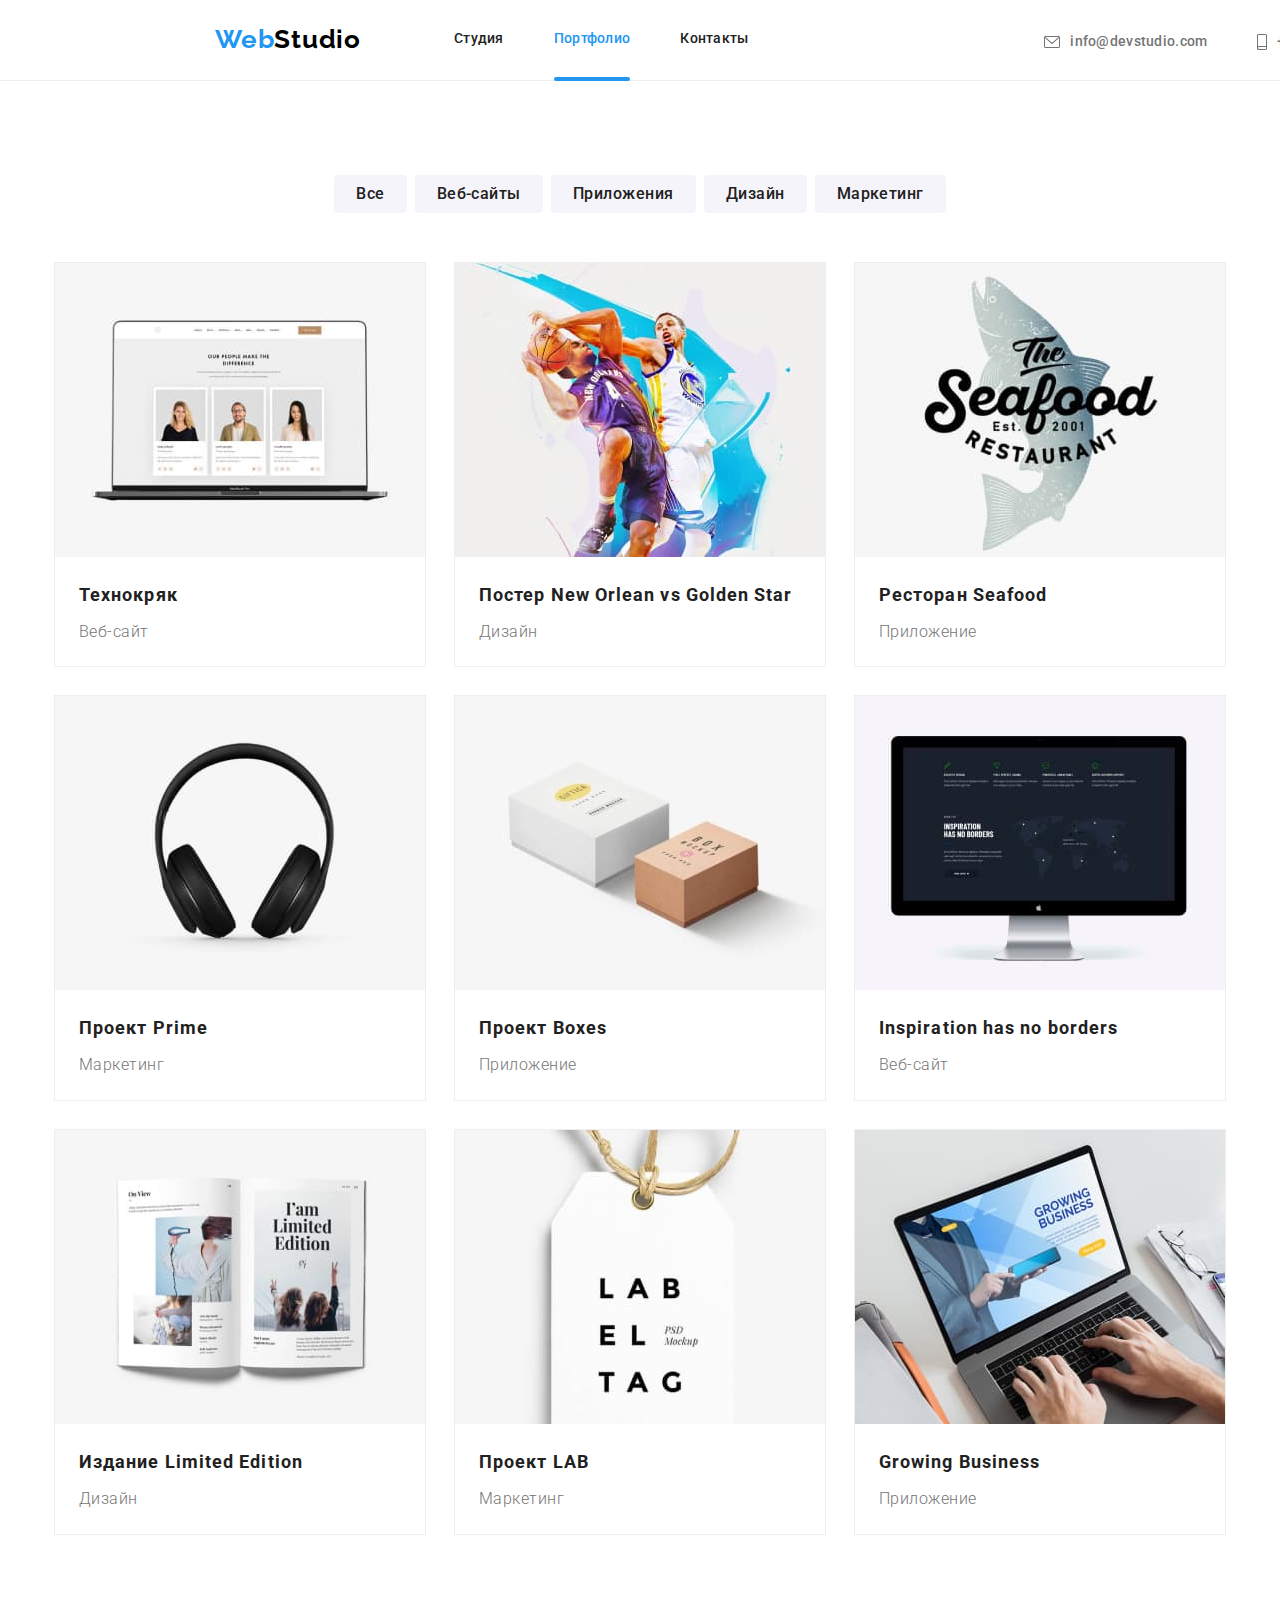
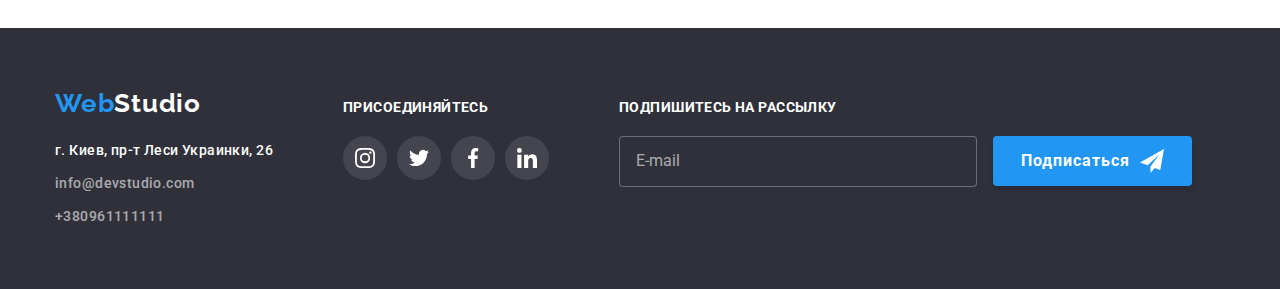
==== portfolio.html @ 666c9b29 "Init commit" ====
<!DOCTYPE html>
<html lang="ru">
<head>
    <meta charset="UTF-8">
    <meta name="viewport" content="width=device-width, initial-scale=1.0">
    <title>Portfolio</title>
    <link rel="stylesheet" href="./css/portfolio.min.css">
    <link href="https://fonts.googleapis.com/css2?family=Roboto:wght@400;500;700&family=Raleway:wght@700&display=swap" rel="stylesheet">
    
</head>

<body>

    <header class="header">    
        <div class="container flex-wrap-container">
            <nav class="nav-container">
                <a class="logo-header logo" href="" lang="en">
                    <span>Web</span>Studio
                </a>

                <ul class="site-nav">
                    <li class="item">
                        <a class="nav-link" href="./index.html">Студия</a>
                    </li>
                    <li class="item">
                        <a class="nav-link current" href="./portfolio.html">Портфолио</a>
                    </li>
                    <li class="item">
                        <a class="nav-link" href="">Контакты</a>
                    </li>
                </ul>
            </nav>

            <ul class="header-contacts">
                <li class="item"> 
                        
                    <a class="mail-link" href="mailto:info@devstudio.com">
                        <svg class="icon-envelope">
                            <use href="./images/sprite.svg#envelope"></use>
                        </svg>
          
                        info@devstudio.com
                    </a>
                </li>
                
                <li class="item">
                    <a class="telephone-link" href="tel:+380961111111">
                        <svg class="icon-smarthphone">
                            <use href="./images/sprite.svg#smartphone"></use>
                        </svg>
                        +380961111111
                    </a>
                </li>
            </ul>
        </div>

    </header>

    <main>
        <section class="projects">
            <div class="container">
                    <!-- <h1>Наши проекты</h1> -->
                <ul class="list-button-navigation">
                    <li class="item">
                        <button type="button">Все</button>
                    </li>
                    <li class="item">
                        <button type="button">Веб-сайты</button>
                    </li>
                    <li class="item">
                        <button type="button">Приложения</button>
                    </li>
                    <li class="item">
                        <button type="button">Дизайн</button>
                    </li>
                    <li class="item">
                        <button type="button">Маркетинг</button>
                    </li>
                </ul>

                <ul class="list-project-examples">
                    <li class="item">
                        <a class="example-link" href="">
                           <div class="example-content-thumb">
                                <img class="example-image" src="./images/portfolio/our_project_1.jpg" alt="Ноутбук с карточками" width="370">
                                <div class="description-project-container">
                                    <p class="example-content">
                                        Технокряк это современная площадка распространения коронавируса.
                                        Компании используют эту платформу для цифрового шпионажа и атак 
                                        на защищённые сервера конкурентов.
                                    </p>
                                </div>
                           </div>
                            <div class="content">
                                <h2 class="example-title title">Технокряк</h2>
                                <p class="example-description">Веб-сайт</p>
                            </div>

                           
                        </a>
                    </li>
                    <li class="item">
                        <a class="example-link" href="">
                            <div class="example-content-thumb">
                                <img class="example-image" src="./images/portfolio/our_project_2.jpg" alt="Два баскетболиста" width="370">
                                <div class="description-project-container">
                                    <p class="example-content">
                                        Технокряк это современная площадка распространения коронавируса.
                                        Компании используют эту платформу для цифрового шпионажа и атак 
                                        на защищённые сервера конкурентов.
                                    </p>
                                </div>
                           </div>
                            <div class="content">
                                <h2  class="example-title title">Постер New Orlean vs Golden Star</h2>
                                <p class="example-description">Дизайн</p>
                            </div>
                        </a>
                    </li>
                    <li class="item">
                        <a class="example-link" href="">
                            <div class="example-content-thumb">
                                <img class="example-image" src="./images/portfolio/our_project_3.jpg" alt="Логотип ресторана" width="370">
                                <div class="description-project-container">
                                    <p class="example-content">
                                        Технокряк это современная площадка распространения коронавируса.
                                        Компании используют эту платформу для цифрового шпионажа и атак 
                                        на защищённые сервера конкурентов.
                                    </p>
                                </div>
                           </div>
                           
                            <div class="content">
                                <h2  class="example-title title">Ресторан Seafood</h2>
                                <p class="example-description">Приложение</p>
                            </div>
                        </a>
                    </li>
                    <li class="item">
                        <a class="example-link" href="">
                            <div class="example-content-thumb">
                                <img class="example-image" src="./images/portfolio/our_project_4.jpg" alt="Черные наушники" width="370">
                                <div class="description-project-container">
                                    <p class="example-content">
                                        Технокряк это современная площадка распространения коронавируса.
                                        Компании используют эту платформу для цифрового шпионажа и атак 
                                        на защищённые сервера конкурентов.
                                    </p>
                                </div>
                           </div>
                            
                            <div class="content">
                                <h2  class="example-title title">Проект Prime</h2>
                                <p class="example-description">Маркетинг</p>
                            </div>
                        </a>
                    </li>
                    <li class="item">
                        <a class="example-link" href="">
                            <div class="example-content-thumb">
                                <img class="example-image" src="./images/portfolio/our_project_5.jpg" alt="Белая и коричневая коробки" width="370">
                                <div class="description-project-container">
                                    <p class="example-content">
                                        Технокряк это современная площадка распространения коронавируса.
                                        Компании используют эту платформу для цифрового шпионажа и атак 
                                        на защищённые сервера конкурентов.
                                    </p>
                                </div>
                           </div>
                            
                            <div class="content">
                                <h2  class="example-title title">Проект Boxes</h2>
                                <p class="example-description">Приложение</p>
                            </div>
                        </a>
                    </li>
                    <li class="item">
                        <a class="example-link" href="">
                            <div class="example-content-thumb">
                                <img class="example-image" src="./images/portfolio/our_project_6.jpg" alt="Экран монитора" width="370">
                                <div class="description-project-container">
                                    <p class="example-content">
                                        Технокряк это современная площадка распространения коронавируса.
                                        Компании используют эту платформу для цифрового шпионажа и атак 
                                        на защищённые сервера конкурентов.
                                    </p>
                                </div>
                           </div>
                           
                            <div class="content">
                                <h2  class="example-title title">Inspiration has no borders</h2>
                                <p class="example-description">Веб-сайт</p>
                            </div>
                        </a>
                    </li>
                    <li class="item">
                        <a class="example-link" href="">
                            <div class="example-content-thumb">
                                <img class="example-image" src="./images/portfolio/our_project_7.jpg" alt="Открытая книжка" width="370">
                                <div class="description-project-container">
                                    <p class="example-content">
                                        Технокряк это современная площадка распространения коронавируса.
                                        Компании используют эту платформу для цифрового шпионажа и атак 
                                        на защищённые сервера конкурентов.
                                    </p>
                                </div>
                           </div>
                            
                            <div class="content">
                                <h2  class="example-title title">Издание Limited Edition</h2>
                                <p class="example-description">Дизайн</p>
                            </div>
                        </a>
                    </li>
                    <li class="item">
                        <a class="example-link" href="">
                            <div class="example-content-thumb">
                                <img class="example-image" src="./images/portfolio/our_project_8.jpg" alt="Лэйбл" width="370">
                                <div class="description-project-container">
                                    <p class="example-content">
                                        Технокряк это современная площадка распространения коронавируса.
                                        Компании используют эту платформу для цифрового шпионажа и атак 
                                        на защищённые сервера конкурентов.
                                    </p>
                                </div>
                           </div>
                            
                           <div class="content">
                                <h2  class="example-title title">Проект LAB</h2>
                                <p class="example-description">Маркетинг</p>
                           </div>
                        </a>
                    </li>
                    <li class="item">
                        <a class="example-link" href="">
                            <div class="example-content-thumb">
                                <img class="example-image" src="./images/portfolio/our_project_9.jpg" alt="Человек печатает на ноутбуке" width="370">
                                <div class="description-project-container">
                                    <p class="example-content">
                                        Технокряк это современная площадка распространения коронавируса.
                                        Компании используют эту платформу для цифрового шпионажа и атак 
                                        на защищённые сервера конкурентов.
                                    </p>
                                </div>
                           </div>
                            
                            <div class="content">
                                <h2  class="example-title title">Growing Business</h2>
                                <p class="example-description">Приложение</p>
                            </div>
                        </a>
                    </li>
                </ul>
            </div>
        </section>
    </main>

    
    <footer class="footer">
        <div class="container flex-wrap-container">
 
             <div class="address-container">
                 <a class="logo-footer logo" href="" lang="en">
                     <span>Web</span>Studio
                 </a>
 
                 <address class="address">
                     <span class="location">
                         г. Киев, пр-т Леси Украинки, 26 
                     </span>
                    
                     <a class="email" href="mailto:info@devstudio.com">info@devstudio.com</a> 
                     <a class="phone-number" href="tel:+380961111111">+380961111111</a> 
                     
                 </address>
            </div>
 
            <div class="link-container">
                 <b class="join">ПРИСОЕДИНЯЙТЕСЬ</b>
                 <ul class="social-link-list list">
                     <li class="item">
                         <a href="" class="social-link">
                             <svg class="icon">
                                 <use href="./images/sprite.svg#instagram"></use>
                             </svg>
                         </a>
                     </li>
                     <li class="item">
                         <a href="" class="social-link">
                             <svg class="icon">
                                 <use href="./images/sprite.svg#twitter"></use>
                             </svg>
                         </a>
                     </li>
                     <li class="item">
                         <a href="" class="social-link">
                             <svg class="icon">
                                 <use href="./images/sprite.svg#facebook"></use>
                             </svg>
                         </a>
                     </li>
                     <li class="item">
                         <a href="" class="social-link">
                             <svg class="icon">
                                 <use href="./images/sprite.svg#linkedin"></use>
                             </svg>
                         </a>
                     </li>
                 </ul>
            
         </div>           

         <form action="" class="subscribe-form">
                    
            <label for="email"> <b>ПОДПИШИТЕСЬ НА РАССЫЛКУ</b></label>
            <input type="email" placeholder="E-mail" id="email" name="email-footer" class="email-input">

            <button type="submit" class="submit-button">
                Подписаться
                <svg class="icon">
                    <use href="./images/sprite.svg#send"></use>
                </svg>
            </button>
        </form>
             
        </div>
     </footer>
     
    
</body>
</html>
---- css/portfolio.min.css ----
/*! modern-normalize v0.7.0 | MIT License | https://github.com/sindresorhus/modern-normalize */*,*::before,*::after{-webkit-box-sizing:border-box;box-sizing:border-box}:root{-moz-tab-size:4;-o-tab-size:4;tab-size:4}html{line-height:1.15;-webkit-text-size-adjust:100%}body{margin:0}body{font-family:system-ui,-apple-system,"Segoe UI",Roboto,Helvetica,Arial,sans-serif,"Apple Color Emoji","Segoe UI Emoji"}hr{height:0}abbr[title]{-webkit-text-decoration:underline dotted;text-decoration:underline dotted}b,strong{font-weight:bolder}code,kbd,samp,pre{font-family:ui-monospace, SFMono-Regular, Consolas, 'Liberation Mono', Menlo, monospace;font-size:1em}small{font-size:80%}sub,sup{font-size:75%;line-height:0;position:relative;vertical-align:baseline}sub{bottom:-0.25em}sup{top:-0.5em}button,input,optgroup,select,textarea{font-family:inherit;font-size:100%;line-height:1.15;margin:0}button,select{text-transform:none}button,[type='button'],[type='reset'],[type='submit']{-webkit-appearance:button}button::-moz-focus-inner,[type='button']::-moz-focus-inner,[type='reset']::-moz-focus-inner,[type='submit']::-moz-focus-inner{border-style:none;padding:0}button:-moz-focusring,[type='button']:-moz-focusring,[type='reset']:-moz-focusring,[type='submit']:-moz-focusring{outline:1px dotted ButtonText}legend{padding:0}progress{vertical-align:baseline}[type='number']::-webkit-inner-spin-button,[type='number']::-webkit-outer-spin-button{height:auto}[type='search']{-webkit-appearance:textfield;outline-offset:-2px}[type='search']::-webkit-search-decoration{-webkit-appearance:none}::-webkit-file-upload-button{-webkit-appearance:button;font:inherit}summary{display:list-item}body{color:#757575;font-family:Roboto, sans-serif;font-style:normal}img{display:block}.container{text-align:center;width:1200px;margin:0 auto;padding:0 15px}.flex-wrap-container{display:-webkit-box;display:-ms-flexbox;display:flex;-webkit-box-align:normal;-ms-flex-align:normal;align-items:normal;-webkit-box-pack:normal;-ms-flex-pack:normal;justify-content:normal;-ms-flex-wrap:nowrap;flex-wrap:nowrap;-webkit-box-orient:horizontal;-webkit-box-direction:normal;-ms-flex-direction:row;flex-direction:row}.logo,.nav-link,.mail-link,.telephone-link,.example-link,.email,.phone-number,.social-link{display:block;text-decoration:none}.site-nav,.header-contacts,.list-button-navigation,.list-project-examples,.social-link-list{list-style:none;margin-top:0;margin-bottom:0;padding-left:0}.example-title{color:#212121;margin-top:0;margin-bottom:0}.header{background-color:#fff;width:1600px;margin:0 auto;padding-top:24px;padding-bottom:25px;border-bottom:1px solid #ECECEC}.nav-container{display:-webkit-box;display:-ms-flexbox;display:flex;-webkit-box-align:center;-ms-flex-align:center;align-items:center;-webkit-box-pack:normal;-ms-flex-pack:normal;justify-content:normal;-ms-flex-wrap:nowrap;flex-wrap:nowrap;-webkit-box-orient:horizontal;-webkit-box-direction:normal;-ms-flex-direction:row;flex-direction:row}.nav-container .logo-header{margin-right:93px}.logo{font-size:26px;font-weight:700;line-height:1.19;letter-spacing:.03em;font-family:Raleway, sans-serif}.logo-header{color:#000}.logo span{color:#2196f3}.site-nav{display:-webkit-box;display:-ms-flexbox;display:flex;-webkit-box-align:center;-ms-flex-align:center;align-items:center;-webkit-box-pack:normal;-ms-flex-pack:normal;justify-content:normal;-ms-flex-wrap:nowrap;flex-wrap:nowrap;-webkit-box-orient:horizontal;-webkit-box-direction:normal;-ms-flex-direction:row;flex-direction:row}.site-nav>.item:not(:last-child){margin-right:50px}.nav-link{font-size:14px;font-weight:500;line-height:1.14;letter-spacing:.02em;color:#212121;padding:7px 0;-webkit-transition:color 250ms cubic-bezier(0.4, 0, 0.2, 1);transition:color 250ms cubic-bezier(0.4, 0, 0.2, 1)}.nav-link:hover,.nav-link:focus{color:#2196f3;background-color:inherit}.nav-link.current{position:relative;color:#2196f3}.nav-link.current::after{content:'';position:absolute;top:176%;left:0;width:100%;height:4px;background-color:#2196f3;border-radius:2px}.header-contacts{display:-webkit-box;display:-ms-flexbox;display:flex;-webkit-box-align:center;-ms-flex-align:center;align-items:center;-webkit-box-pack:normal;-ms-flex-pack:normal;justify-content:normal;-ms-flex-wrap:nowrap;flex-wrap:nowrap;-webkit-box-orient:horizontal;-webkit-box-direction:normal;-ms-flex-direction:row;flex-direction:row;margin-left:auto}.header-contacts>.item:not(:last-child){margin-right:50px}.mail-link,.telephone-link{display:-webkit-box;display:-ms-flexbox;display:flex;-webkit-box-align:center;-ms-flex-align:center;align-items:center;-webkit-box-pack:normal;-ms-flex-pack:normal;justify-content:normal;-ms-flex-wrap:nowrap;flex-wrap:nowrap;-webkit-box-orient:horizontal;-webkit-box-direction:normal;-ms-flex-direction:row;flex-direction:row;font-size:14px;font-weight:500;line-height:1.14;letter-spacing:.02em;color:#757575;-webkit-transition:color 250ms cubic-bezier(0.4, 0, 0.2, 1);transition:color 250ms cubic-bezier(0.4, 0, 0.2, 1)}.mail-link:hover,.mail-link:focus,.telephone-link:hover,.telephone-link:focus{color:#2196f3;background-color:inherit}.mail-link .icon-envelope{fill:currentColor;margin-right:10px;width:16px;height:12px}.telephone-link .icon-smarthphone{fill:currentColor;margin-right:10px;width:10px;height:16px}.projects{background-color:var(--primary-bg-color);padding:94px 0}.list-button-navigation{display:-webkit-box;display:-ms-flexbox;display:flex;-webkit-box-align:normal;-ms-flex-align:normal;align-items:normal;-webkit-box-pack:center;-ms-flex-pack:center;justify-content:center;-ms-flex-wrap:nowrap;flex-wrap:nowrap;-webkit-box-orient:horizontal;-webkit-box-direction:normal;-ms-flex-direction:row;flex-direction:row;margin-bottom:50px}.list-button-navigation>.item:not(:last-child){margin-right:8px}.list-button-navigation button{font-size:16px;font-weight:500;line-height:1.6;letter-spacing:.03em;color:#212121;background-color:#F5F4FA;text-align:center;border:none;border-radius:4px;padding:6px 22px;-webkit-transition:all 250ms cubic-bezier(0.4, 0, 0.2, 1);transition:all 250ms cubic-bezier(0.4, 0, 0.2, 1)}.list-button-navigation button:hover,.list-button-navigation button:focus{color:#fff;background-color:#2196f3}.list-button-navigation button:hover,.list-button-navigation button:focus{-webkit-box-shadow:0 3px 1px rgba(0,0,0,0.1),0 1px 2px rgba(0,0,0,0.08),0 2px 2px rgba(0,0,0,0.12);box-shadow:0 3px 1px rgba(0,0,0,0.1),0 1px 2px rgba(0,0,0,0.08),0 2px 2px rgba(0,0,0,0.12)}.list-project-examples{display:-webkit-box;display:-ms-flexbox;display:flex;-webkit-box-align:normal;-ms-flex-align:normal;align-items:normal;-webkit-box-pack:normal;-ms-flex-pack:normal;justify-content:normal;-ms-flex-wrap:wrap;flex-wrap:wrap;-webkit-box-orient:horizontal;-webkit-box-direction:normal;-ms-flex-direction:row;flex-direction:row}.list-project-examples>.item{outline:1px solid #eee}.list-project-examples>.item:not(:nth-child(3n)){margin-right:30px}.list-project-examples>.item:not(:nth-last-child(-n+3)){margin-bottom:30px}.list-project-examples .content{padding:20px 24px;text-align:left}.example-link{display:inline-block;-webkit-transition:-webkit-box-shadow 250ms cubic-bezier(0.4, 0, 0.2, 1);transition:-webkit-box-shadow 250ms cubic-bezier(0.4, 0, 0.2, 1);transition:box-shadow 250ms cubic-bezier(0.4, 0, 0.2, 1);transition:box-shadow 250ms cubic-bezier(0.4, 0, 0.2, 1), -webkit-box-shadow 250ms cubic-bezier(0.4, 0, 0.2, 1)}.example-link:hover,.example-link:focus{-webkit-box-shadow:0 1px 1px rgba(0,0,0,0.12),0 4px 4px rgba(0,0,0,0.06),1px 4px 6px rgba(0,0,0,0.16);box-shadow:0 1px 1px rgba(0,0,0,0.12),0 4px 4px rgba(0,0,0,0.06),1px 4px 6px rgba(0,0,0,0.16)}.example-content-thumb{position:relative;overflow:hidden}.example-title{font-size:18px;font-weight:700;line-height:2;letter-spacing:.06em;margin-bottom:4px}.example-description{font-size:16px;font-weight:300;line-height:1.87;letter-spacing:.03em;color:#757575;margin:0}.description-project-container{display:-webkit-box;display:-ms-flexbox;display:flex;-webkit-box-align:center;-ms-flex-align:center;align-items:center;-webkit-box-pack:center;-ms-flex-pack:center;justify-content:center;-ms-flex-wrap:nowrap;flex-wrap:nowrap;-webkit-box-orient:horizontal;-webkit-box-direction:normal;-ms-flex-direction:row;flex-direction:row;position:absolute;top:0;left:0;width:100%;height:100%;background-color:rgba(33,150,243,0.9);-webkit-transform:translateY(100%);transform:translateY(100%);-webkit-transition:-webkit-transform 250ms cubic-bezier(0.4, 0, 0.2, 1);transition:-webkit-transform 250ms cubic-bezier(0.4, 0, 0.2, 1);transition:transform 250ms cubic-bezier(0.4, 0, 0.2, 1);transition:transform 250ms cubic-bezier(0.4, 0, 0.2, 1), -webkit-transform 250ms cubic-bezier(0.4, 0, 0.2, 1)}.example-content-thumb:hover .description-project-container{-webkit-transform:translateY(0%);transform:translateY(0%)}.example-content{font-size:18px;font-weight:300;line-height:1.55;letter-spacing:.03em;color:#fff;margin:0;padding:0 23px;text-align:left}.footer{background-color:#2f303a;padding:60px 0}.container{text-align:left}.flex-wrap-container{display:-webkit-box;display:-ms-flexbox;display:flex;-webkit-box-align:baseline;-ms-flex-align:baseline;align-items:baseline;-webkit-box-pack:normal;-ms-flex-pack:normal;justify-content:normal;-ms-flex-wrap:nowrap;flex-wrap:nowrap;-webkit-box-orient:horizontal;-webkit-box-direction:normal;-ms-flex-direction:row;flex-direction:row}.flex-wrap-container>*:not(:last-child){margin-right:70px}.logo-footer{color:#fff;display:inline-block;margin-bottom:20px}.address{color:#fff;font-size:14px;font-weight:500;line-height:1.71;letter-spacing:.03em;font-style:normal}.location{display:inline-block;margin-bottom:9px}.email{color:rgba(255,255,255,0.6);margin-bottom:9px;-webkit-transition:color 250ms cubic-bezier(0.4, 0, 0.2, 1);transition:color 250ms cubic-bezier(0.4, 0, 0.2, 1)}.email:hover,.email:focus{color:#2196f3;background-color:inherit}.phone-number{color:rgba(255,255,255,0.6);-webkit-transition:color 250ms cubic-bezier(0.4, 0, 0.2, 1);transition:color 250ms cubic-bezier(0.4, 0, 0.2, 1)}.phone-number:hover,.phone-number:focus{color:#2196f3;background-color:inherit}.join{display:inline-block;color:#fff;font-size:14px;font-weight:700;line-height:1.14;letter-spacing:.03em;margin-bottom:20px}.social-link-list{display:-webkit-box;display:-ms-flexbox;display:flex;-webkit-box-align:normal;-ms-flex-align:normal;align-items:normal;-webkit-box-pack:justify;-ms-flex-pack:justify;justify-content:space-between;-ms-flex-wrap:nowrap;flex-wrap:nowrap;-webkit-box-orient:horizontal;-webkit-box-direction:normal;-ms-flex-direction:row;flex-direction:row}.social-link-list>.item:not(:last-child){margin-right:10px}.social-link{display:inline-block;width:44px;height:44px;padding:12px;color:#fff;background-color:rgba(255,255,255,0.1);border-radius:50%;-webkit-transition:background-color 250ms cubic-bezier(0.4, 0, 0.2, 1);transition:background-color 250ms cubic-bezier(0.4, 0, 0.2, 1)}.social-link:hover,.social-link:focus{color:#fff;background-color:#2196f3}.social-link .icon{fill:currentColor;width:20px;height:20px}.subscribe-form label{display:block;color:#fff;font-size:14px;font-weight:500;line-height:1.14;letter-spacing:.03em;margin-bottom:20px}.email-input{margin-right:12px;width:358px;padding:15px 0px 15px 16px;background-color:#2f303a;color:#fff;border:1px solid rgba(255,255,255,0.3);border-radius:4px}.email-input::-webkit-input-placeholder{color:rgba(255,255,255,0.6)}.email-input:-ms-input-placeholder{color:rgba(255,255,255,0.6)}.email-input::-ms-input-placeholder{color:rgba(255,255,255,0.6)}.email-input::placeholder{color:rgba(255,255,255,0.6)}.submit-button{display:-webkit-inline-box;display:-ms-inline-flexbox;display:inline-flex;-webkit-box-align:center;-ms-flex-align:center;align-items:center;-webkit-box-pack:normal;-ms-flex-pack:normal;justify-content:normal;-ms-flex-wrap:nowrap;flex-wrap:nowrap;-webkit-box-orient:horizontal;-webkit-box-direction:normal;-ms-flex-direction:row;flex-direction:row;font-size:16px;font-weight:700;line-height:1.87;letter-spacing:.06em;color:#fff;background-color:#2196f3;padding:10px 28px;-webkit-box-shadow:0px 4px 4px rgba(0,0,0,0.15);box-shadow:0px 4px 4px rgba(0,0,0,0.15);border:none;border-radius:4px}.submit-button .icon{fill:currentColor;width:24px;height:24px;margin-left:10px}
/*# sourceMappingURL=portfolio.min.css.map */
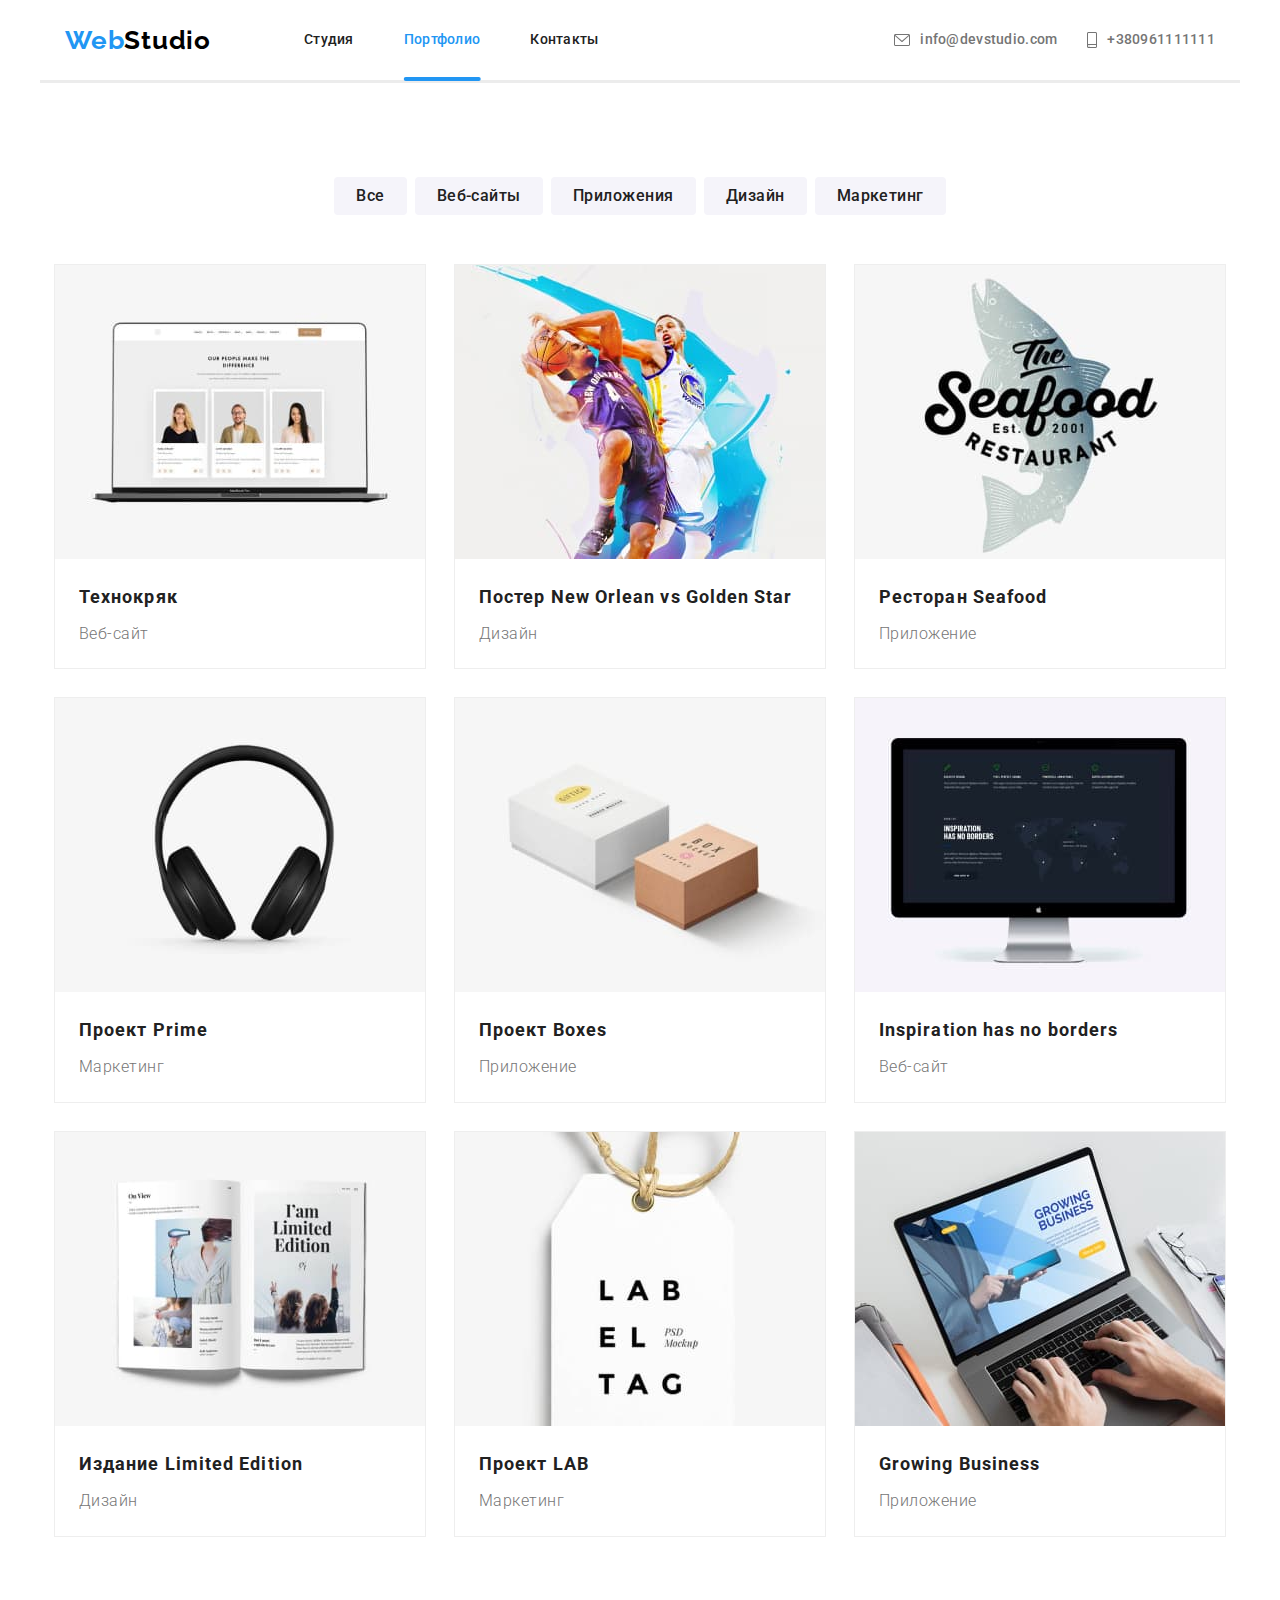
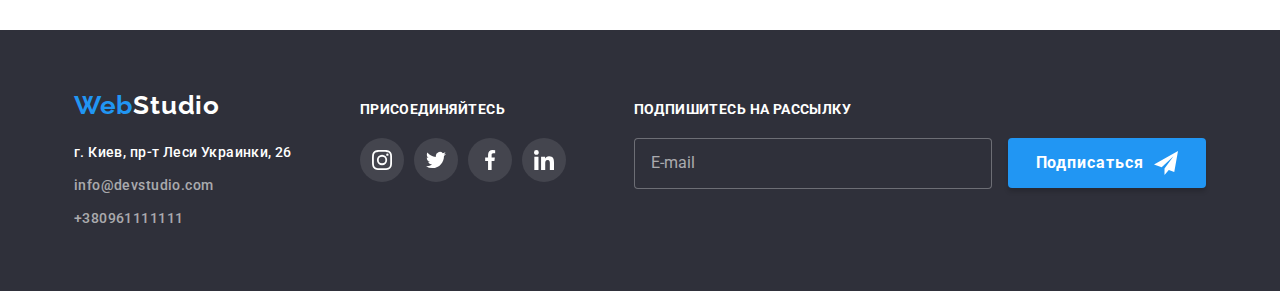
==== commit 2a011c1d: "Do adaptive" ====
--- a/portfolio.html
+++ b/portfolio.html
@@ -13,46 +13,55 @@
 
     <header class="header">    
         <div class="container flex-wrap-container">
-            <nav class="nav-container">
-                <a class="logo-header logo" href="" lang="en">
-                    <span>Web</span>Studio
-                </a>
-
-                <ul class="site-nav">
-                    <li class="item">
-                        <a class="nav-link" href="./index.html">Студия</a>
-                    </li>
-                    <li class="item">
-                        <a class="nav-link current" href="./portfolio.html">Портфолио</a>
-                    </li>
-                    <li class="item">
-                        <a class="nav-link" href="">Контакты</a>
+
+            <a class="logo-header logo" href="" lang="en">
+                <span>Web</span>Studio
+            </a>
+            <div class="menu-container">
+                <nav class="nav-container">
+                    <ul class="site-nav">
+                        <li class="item">
+                            <a class="nav-link" href="./index.html">Студия</a>
+                        </li>
+                        <li class="item">
+                            <a class="nav-link current" href="./portfolio.html">Портфолио</a>
+                        </li>
+                        <li class="item">
+                            <a class="nav-link" href="">Контакты</a>
+                        </li>
+                    </ul>
+                </nav>
+    
+                <ul class="header-contacts">
+                    <li class="item"> 
+                            
+                        <a class="mail-link" href="mailto:info@devstudio.com">
+                            <svg class="icon-envelope">
+                                <use href="./images/sprite.svg#envelope"></use>
+                            </svg>
+              
+                            info@devstudio.com
+                        </a>
+                    </li>
+                    
+                    <li class="item">
+                        <a class="telephone-link" href="tel:+380961111111">
+                            <svg class="icon-smarthphone">
+                                <use href="./images/sprite.svg#smartphone"></use>
+                            </svg>
+                            +380961111111
+                        </a>
                     </li>
                 </ul>
-            </nav>
-
-            <ul class="header-contacts">
-                <li class="item"> 
-                        
-                    <a class="mail-link" href="mailto:info@devstudio.com">
-                        <svg class="icon-envelope">
-                            <use href="./images/sprite.svg#envelope"></use>
-                        </svg>
-          
-                        info@devstudio.com
-                    </a>
-                </li>
-                
-                <li class="item">
-                    <a class="telephone-link" href="tel:+380961111111">
-                        <svg class="icon-smarthphone">
-                            <use href="./images/sprite.svg#smartphone"></use>
-                        </svg>
-                        +380961111111
-                    </a>
-                </li>
-            </ul>
-        </div>
+            </div>
+
+            <button data-menu-button class="menu-button">
+                <svg width="40" height="40">
+                    <use class="icon-menu" href='./images/sprite.svg#mobile-menu'></use>
+                    <use class="icon-close is-hidden" href='./images/sprite.svg#mobile-close'></use>
+                </svg>
+            </button>
+        </div>    
 
     </header>
 
@@ -310,7 +319,7 @@
             
          </div>           
 
-         <form action="" class="subscribe-form">
+         <form class="subscribe-form">
                     
             <label for="email"> <b>ПОДПИШИТЕСЬ НА РАССЫЛКУ</b></label>
             <input type="email" placeholder="E-mail" id="email" name="email-footer" class="email-input">
@@ -325,7 +334,8 @@
              
         </div>
      </footer>
-     
+
+     <script src="./js/mobile-menu.js"></script>
     
 </body>
 </html>--- a/css/portfolio.min.css
+++ b/css/portfolio.min.css
@@ -1,2 +1,2 @@
-/*! modern-normalize v0.7.0 | MIT License | https://github.com/sindresorhus/modern-normalize */*,*::before,*::after{-webkit-box-sizing:border-box;box-sizing:border-box}:root{-moz-tab-size:4;-o-tab-size:4;tab-size:4}html{line-height:1.15;-webkit-text-size-adjust:100%}body{margin:0}body{font-family:system-ui,-apple-system,"Segoe UI",Roboto,Helvetica,Arial,sans-serif,"Apple Color Emoji","Segoe UI Emoji"}hr{height:0}abbr[title]{-webkit-text-decoration:underline dotted;text-decoration:underline dotted}b,strong{font-weight:bolder}code,kbd,samp,pre{font-family:ui-monospace, SFMono-Regular, Consolas, 'Liberation Mono', Menlo, monospace;font-size:1em}small{font-size:80%}sub,sup{font-size:75%;line-height:0;position:relative;vertical-align:baseline}sub{bottom:-0.25em}sup{top:-0.5em}button,input,optgroup,select,textarea{font-family:inherit;font-size:100%;line-height:1.15;margin:0}button,select{text-transform:none}button,[type='button'],[type='reset'],[type='submit']{-webkit-appearance:button}button::-moz-focus-inner,[type='button']::-moz-focus-inner,[type='reset']::-moz-focus-inner,[type='submit']::-moz-focus-inner{border-style:none;padding:0}button:-moz-focusring,[type='button']:-moz-focusring,[type='reset']:-moz-focusring,[type='submit']:-moz-focusring{outline:1px dotted ButtonText}legend{padding:0}progress{vertical-align:baseline}[type='number']::-webkit-inner-spin-button,[type='number']::-webkit-outer-spin-button{height:auto}[type='search']{-webkit-appearance:textfield;outline-offset:-2px}[type='search']::-webkit-search-decoration{-webkit-appearance:none}::-webkit-file-upload-button{-webkit-appearance:button;font:inherit}summary{display:list-item}body{color:#757575;font-family:Roboto, sans-serif;font-style:normal}img{display:block}.container{text-align:center;width:1200px;margin:0 auto;padding:0 15px}.flex-wrap-container{display:-webkit-box;display:-ms-flexbox;display:flex;-webkit-box-align:normal;-ms-flex-align:normal;align-items:normal;-webkit-box-pack:normal;-ms-flex-pack:normal;justify-content:normal;-ms-flex-wrap:nowrap;flex-wrap:nowrap;-webkit-box-orient:horizontal;-webkit-box-direction:normal;-ms-flex-direction:row;flex-direction:row}.logo,.nav-link,.mail-link,.telephone-link,.example-link,.email,.phone-number,.social-link{display:block;text-decoration:none}.site-nav,.header-contacts,.list-button-navigation,.list-project-examples,.social-link-list{list-style:none;margin-top:0;margin-bottom:0;padding-left:0}.example-title{color:#212121;margin-top:0;margin-bottom:0}.header{background-color:#fff;width:1600px;margin:0 auto;padding-top:24px;padding-bottom:25px;border-bottom:1px solid #ECECEC}.nav-container{display:-webkit-box;display:-ms-flexbox;display:flex;-webkit-box-align:center;-ms-flex-align:center;align-items:center;-webkit-box-pack:normal;-ms-flex-pack:normal;justify-content:normal;-ms-flex-wrap:nowrap;flex-wrap:nowrap;-webkit-box-orient:horizontal;-webkit-box-direction:normal;-ms-flex-direction:row;flex-direction:row}.nav-container .logo-header{margin-right:93px}.logo{font-size:26px;font-weight:700;line-height:1.19;letter-spacing:.03em;font-family:Raleway, sans-serif}.logo-header{color:#000}.logo span{color:#2196f3}.site-nav{display:-webkit-box;display:-ms-flexbox;display:flex;-webkit-box-align:center;-ms-flex-align:center;align-items:center;-webkit-box-pack:normal;-ms-flex-pack:normal;justify-content:normal;-ms-flex-wrap:nowrap;flex-wrap:nowrap;-webkit-box-orient:horizontal;-webkit-box-direction:normal;-ms-flex-direction:row;flex-direction:row}.site-nav>.item:not(:last-child){margin-right:50px}.nav-link{font-size:14px;font-weight:500;line-height:1.14;letter-spacing:.02em;color:#212121;padding:7px 0;-webkit-transition:color 250ms cubic-bezier(0.4, 0, 0.2, 1);transition:color 250ms cubic-bezier(0.4, 0, 0.2, 1)}.nav-link:hover,.nav-link:focus{color:#2196f3;background-color:inherit}.nav-link.current{position:relative;color:#2196f3}.nav-link.current::after{content:'';position:absolute;top:176%;left:0;width:100%;height:4px;background-color:#2196f3;border-radius:2px}.header-contacts{display:-webkit-box;display:-ms-flexbox;display:flex;-webkit-box-align:center;-ms-flex-align:center;align-items:center;-webkit-box-pack:normal;-ms-flex-pack:normal;justify-content:normal;-ms-flex-wrap:nowrap;flex-wrap:nowrap;-webkit-box-orient:horizontal;-webkit-box-direction:normal;-ms-flex-direction:row;flex-direction:row;margin-left:auto}.header-contacts>.item:not(:last-child){margin-right:50px}.mail-link,.telephone-link{display:-webkit-box;display:-ms-flexbox;display:flex;-webkit-box-align:center;-ms-flex-align:center;align-items:center;-webkit-box-pack:normal;-ms-flex-pack:normal;justify-content:normal;-ms-flex-wrap:nowrap;flex-wrap:nowrap;-webkit-box-orient:horizontal;-webkit-box-direction:normal;-ms-flex-direction:row;flex-direction:row;font-size:14px;font-weight:500;line-height:1.14;letter-spacing:.02em;color:#757575;-webkit-transition:color 250ms cubic-bezier(0.4, 0, 0.2, 1);transition:color 250ms cubic-bezier(0.4, 0, 0.2, 1)}.mail-link:hover,.mail-link:focus,.telephone-link:hover,.telephone-link:focus{color:#2196f3;background-color:inherit}.mail-link .icon-envelope{fill:currentColor;margin-right:10px;width:16px;height:12px}.telephone-link .icon-smarthphone{fill:currentColor;margin-right:10px;width:10px;height:16px}.projects{background-color:var(--primary-bg-color);padding:94px 0}.list-button-navigation{display:-webkit-box;display:-ms-flexbox;display:flex;-webkit-box-align:normal;-ms-flex-align:normal;align-items:normal;-webkit-box-pack:center;-ms-flex-pack:center;justify-content:center;-ms-flex-wrap:nowrap;flex-wrap:nowrap;-webkit-box-orient:horizontal;-webkit-box-direction:normal;-ms-flex-direction:row;flex-direction:row;margin-bottom:50px}.list-button-navigation>.item:not(:last-child){margin-right:8px}.list-button-navigation button{font-size:16px;font-weight:500;line-height:1.6;letter-spacing:.03em;color:#212121;background-color:#F5F4FA;text-align:center;border:none;border-radius:4px;padding:6px 22px;-webkit-transition:all 250ms cubic-bezier(0.4, 0, 0.2, 1);transition:all 250ms cubic-bezier(0.4, 0, 0.2, 1)}.list-button-navigation button:hover,.list-button-navigation button:focus{color:#fff;background-color:#2196f3}.list-button-navigation button:hover,.list-button-navigation button:focus{-webkit-box-shadow:0 3px 1px rgba(0,0,0,0.1),0 1px 2px rgba(0,0,0,0.08),0 2px 2px rgba(0,0,0,0.12);box-shadow:0 3px 1px rgba(0,0,0,0.1),0 1px 2px rgba(0,0,0,0.08),0 2px 2px rgba(0,0,0,0.12)}.list-project-examples{display:-webkit-box;display:-ms-flexbox;display:flex;-webkit-box-align:normal;-ms-flex-align:normal;align-items:normal;-webkit-box-pack:normal;-ms-flex-pack:normal;justify-content:normal;-ms-flex-wrap:wrap;flex-wrap:wrap;-webkit-box-orient:horizontal;-webkit-box-direction:normal;-ms-flex-direction:row;flex-direction:row}.list-project-examples>.item{outline:1px solid #eee}.list-project-examples>.item:not(:nth-child(3n)){margin-right:30px}.list-project-examples>.item:not(:nth-last-child(-n+3)){margin-bottom:30px}.list-project-examples .content{padding:20px 24px;text-align:left}.example-link{display:inline-block;-webkit-transition:-webkit-box-shadow 250ms cubic-bezier(0.4, 0, 0.2, 1);transition:-webkit-box-shadow 250ms cubic-bezier(0.4, 0, 0.2, 1);transition:box-shadow 250ms cubic-bezier(0.4, 0, 0.2, 1);transition:box-shadow 250ms cubic-bezier(0.4, 0, 0.2, 1), -webkit-box-shadow 250ms cubic-bezier(0.4, 0, 0.2, 1)}.example-link:hover,.example-link:focus{-webkit-box-shadow:0 1px 1px rgba(0,0,0,0.12),0 4px 4px rgba(0,0,0,0.06),1px 4px 6px rgba(0,0,0,0.16);box-shadow:0 1px 1px rgba(0,0,0,0.12),0 4px 4px rgba(0,0,0,0.06),1px 4px 6px rgba(0,0,0,0.16)}.example-content-thumb{position:relative;overflow:hidden}.example-title{font-size:18px;font-weight:700;line-height:2;letter-spacing:.06em;margin-bottom:4px}.example-description{font-size:16px;font-weight:300;line-height:1.87;letter-spacing:.03em;color:#757575;margin:0}.description-project-container{display:-webkit-box;display:-ms-flexbox;display:flex;-webkit-box-align:center;-ms-flex-align:center;align-items:center;-webkit-box-pack:center;-ms-flex-pack:center;justify-content:center;-ms-flex-wrap:nowrap;flex-wrap:nowrap;-webkit-box-orient:horizontal;-webkit-box-direction:normal;-ms-flex-direction:row;flex-direction:row;position:absolute;top:0;left:0;width:100%;height:100%;background-color:rgba(33,150,243,0.9);-webkit-transform:translateY(100%);transform:translateY(100%);-webkit-transition:-webkit-transform 250ms cubic-bezier(0.4, 0, 0.2, 1);transition:-webkit-transform 250ms cubic-bezier(0.4, 0, 0.2, 1);transition:transform 250ms cubic-bezier(0.4, 0, 0.2, 1);transition:transform 250ms cubic-bezier(0.4, 0, 0.2, 1), -webkit-transform 250ms cubic-bezier(0.4, 0, 0.2, 1)}.example-content-thumb:hover .description-project-container{-webkit-transform:translateY(0%);transform:translateY(0%)}.example-content{font-size:18px;font-weight:300;line-height:1.55;letter-spacing:.03em;color:#fff;margin:0;padding:0 23px;text-align:left}.footer{background-color:#2f303a;padding:60px 0}.container{text-align:left}.flex-wrap-container{display:-webkit-box;display:-ms-flexbox;display:flex;-webkit-box-align:baseline;-ms-flex-align:baseline;align-items:baseline;-webkit-box-pack:normal;-ms-flex-pack:normal;justify-content:normal;-ms-flex-wrap:nowrap;flex-wrap:nowrap;-webkit-box-orient:horizontal;-webkit-box-direction:normal;-ms-flex-direction:row;flex-direction:row}.flex-wrap-container>*:not(:last-child){margin-right:70px}.logo-footer{color:#fff;display:inline-block;margin-bottom:20px}.address{color:#fff;font-size:14px;font-weight:500;line-height:1.71;letter-spacing:.03em;font-style:normal}.location{display:inline-block;margin-bottom:9px}.email{color:rgba(255,255,255,0.6);margin-bottom:9px;-webkit-transition:color 250ms cubic-bezier(0.4, 0, 0.2, 1);transition:color 250ms cubic-bezier(0.4, 0, 0.2, 1)}.email:hover,.email:focus{color:#2196f3;background-color:inherit}.phone-number{color:rgba(255,255,255,0.6);-webkit-transition:color 250ms cubic-bezier(0.4, 0, 0.2, 1);transition:color 250ms cubic-bezier(0.4, 0, 0.2, 1)}.phone-number:hover,.phone-number:focus{color:#2196f3;background-color:inherit}.join{display:inline-block;color:#fff;font-size:14px;font-weight:700;line-height:1.14;letter-spacing:.03em;margin-bottom:20px}.social-link-list{display:-webkit-box;display:-ms-flexbox;display:flex;-webkit-box-align:normal;-ms-flex-align:normal;align-items:normal;-webkit-box-pack:justify;-ms-flex-pack:justify;justify-content:space-between;-ms-flex-wrap:nowrap;flex-wrap:nowrap;-webkit-box-orient:horizontal;-webkit-box-direction:normal;-ms-flex-direction:row;flex-direction:row}.social-link-list>.item:not(:last-child){margin-right:10px}.social-link{display:inline-block;width:44px;height:44px;padding:12px;color:#fff;background-color:rgba(255,255,255,0.1);border-radius:50%;-webkit-transition:background-color 250ms cubic-bezier(0.4, 0, 0.2, 1);transition:background-color 250ms cubic-bezier(0.4, 0, 0.2, 1)}.social-link:hover,.social-link:focus{color:#fff;background-color:#2196f3}.social-link .icon{fill:currentColor;width:20px;height:20px}.subscribe-form label{display:block;color:#fff;font-size:14px;font-weight:500;line-height:1.14;letter-spacing:.03em;margin-bottom:20px}.email-input{margin-right:12px;width:358px;padding:15px 0px 15px 16px;background-color:#2f303a;color:#fff;border:1px solid rgba(255,255,255,0.3);border-radius:4px}.email-input::-webkit-input-placeholder{color:rgba(255,255,255,0.6)}.email-input:-ms-input-placeholder{color:rgba(255,255,255,0.6)}.email-input::-ms-input-placeholder{color:rgba(255,255,255,0.6)}.email-input::placeholder{color:rgba(255,255,255,0.6)}.submit-button{display:-webkit-inline-box;display:-ms-inline-flexbox;display:inline-flex;-webkit-box-align:center;-ms-flex-align:center;align-items:center;-webkit-box-pack:normal;-ms-flex-pack:normal;justify-content:normal;-ms-flex-wrap:nowrap;flex-wrap:nowrap;-webkit-box-orient:horizontal;-webkit-box-direction:normal;-ms-flex-direction:row;flex-direction:row;font-size:16px;font-weight:700;line-height:1.87;letter-spacing:.06em;color:#fff;background-color:#2196f3;padding:10px 28px;-webkit-box-shadow:0px 4px 4px rgba(0,0,0,0.15);box-shadow:0px 4px 4px rgba(0,0,0,0.15);border:none;border-radius:4px}.submit-button .icon{fill:currentColor;width:24px;height:24px;margin-left:10px}
+.nav-link,.mail-link,.telephone-link,.example-link,.email,.phone-number,.social-link{display:block;text-decoration:none}.site-nav,.header-contacts,.list-button-navigation,.list-project-examples,.social-link-list{list-style:none;margin-top:0;margin-bottom:0;padding-left:0}.example-title{color:#212121;margin-top:0;margin-bottom:0}/*! modern-normalize v0.7.0 | MIT License | https://github.com/sindresorhus/modern-normalize */*,*::before,*::after{-webkit-box-sizing:border-box;box-sizing:border-box}:root{-moz-tab-size:4;-o-tab-size:4;tab-size:4}html{line-height:1.15;-webkit-text-size-adjust:100%}body{margin:0}body{font-family:system-ui,-apple-system,"Segoe UI",Roboto,Helvetica,Arial,sans-serif,"Apple Color Emoji","Segoe UI Emoji"}hr{height:0}abbr[title]{-webkit-text-decoration:underline dotted;text-decoration:underline dotted}b,strong{font-weight:bolder}code,kbd,samp,pre{font-family:ui-monospace, SFMono-Regular, Consolas, 'Liberation Mono', Menlo, monospace;font-size:1em}small{font-size:80%}sub,sup{font-size:75%;line-height:0;position:relative;vertical-align:baseline}sub{bottom:-0.25em}sup{top:-0.5em}button,input,optgroup,select,textarea{font-family:inherit;font-size:100%;line-height:1.15;margin:0}button,select{text-transform:none}button,[type='button'],[type='reset'],[type='submit']{-webkit-appearance:button}button::-moz-focus-inner,[type='button']::-moz-focus-inner,[type='reset']::-moz-focus-inner,[type='submit']::-moz-focus-inner{border-style:none;padding:0}button:-moz-focusring,[type='button']:-moz-focusring,[type='reset']:-moz-focusring,[type='submit']:-moz-focusring{outline:1px dotted ButtonText}legend{padding:0}progress{vertical-align:baseline}[type='number']::-webkit-inner-spin-button,[type='number']::-webkit-outer-spin-button{height:auto}[type='search']{-webkit-appearance:textfield;outline-offset:-2px}[type='search']::-webkit-search-decoration{-webkit-appearance:none}::-webkit-file-upload-button{-webkit-appearance:button;font:inherit}summary{display:list-item}body{color:#757575;font-family:Roboto, sans-serif;font-style:normal}img{display:block}.container{text-align:center}@media screen and (min-width: 480px){.container{width:480px;margin:0 auto}}@media screen and (min-width: 768px){.container{width:768px;text-align:left}}@media screen and (min-width: 1200px){.container{width:1200px}}@media screen and (min-width: 768px){.flex-wrap-container{display:-webkit-box;display:-ms-flexbox;display:flex;-webkit-box-align:normal;-ms-flex-align:normal;align-items:normal;-webkit-box-pack:normal;-ms-flex-pack:normal;justify-content:normal;-ms-flex-wrap:nowrap;flex-wrap:nowrap;-webkit-box-orient:horizontal;-webkit-box-direction:normal;-ms-flex-direction:row;flex-direction:row}}.header{background-color:#fff;border-bottom:3px solid #ECECEC;margin:0 auto}@media screen and (max-width: 767px){.header{position:relative;padding:16px 15px}}@media screen and (min-width: 480px){.header{width:480px}}@media screen and (min-width: 768px){.header{width:768px;padding:0px 15px}}@media screen and (min-width: 1200px){.header{width:1200px;padding:0px 25px}}.header .flex-wrap-container{width:100%;display:-webkit-box;display:-ms-flexbox;display:flex;-webkit-box-align:center;-ms-flex-align:center;align-items:center;-webkit-box-pack:normal;-ms-flex-pack:normal;justify-content:normal;-ms-flex-wrap:nowrap;flex-wrap:nowrap;-webkit-box-orient:horizontal;-webkit-box-direction:normal;-ms-flex-direction:row;flex-direction:row}.menu-container{display:none;z-index:1}.menu-container.is-open{display:block}@media screen and (max-width: 767px){.menu-container{position:absolute;top:77px;left:0;width:100%;padding:60px 0px;background-color:white;-webkit-box-shadow:0px 4px 8px rgba(0,0,0,0.04),0px 2px 4px rgba(0,0,0,0.08),0px 1px 3px rgba(0,0,0,0.16);box-shadow:0px 4px 8px rgba(0,0,0,0.04),0px 2px 4px rgba(0,0,0,0.08),0px 1px 3px rgba(0,0,0,0.16)}}@media screen and (min-width: 768px){.menu-container{width:100%;display:-webkit-box;display:-ms-flexbox;display:flex;-webkit-box-align:normal;-ms-flex-align:normal;align-items:normal;-webkit-box-pack:normal;-ms-flex-pack:normal;justify-content:normal;-ms-flex-wrap:nowrap;flex-wrap:nowrap;-webkit-box-orient:horizontal;-webkit-box-direction:normal;-ms-flex-direction:row;flex-direction:row}}@media screen and (min-width: 768px){.logo-header{margin-right:88px}}@media screen and (min-width: 1200px){.logo-header{margin-right:93px}}.logo{display:inline-block;text-decoration:none;font-family:Raleway, sans-serif;font-size:24px;font-weight:700;line-height:1.16;letter-spacing:.03em}@media screen and (min-width: 1200px){.logo{font-size:26px;font-weight:700;line-height:1.19;letter-spacing:.03em}}.logo-header{color:#000}.logo span{color:#2196f3}.menu-button{margin-left:auto;padding:0px;background-color:inherit;border:none}.menu-button:hover,.menu-button:focus{color:#2196f3;background-color:inherit}@media screen and (min-width: 768px){.menu-button{display:none}}.icon-menu{fill:currentColor}.icon-menu.is-hidden{display:none}.icon-close{fill:currentColor}.icon-close.is-hidden{display:none}.nav-container{text-align:center}@media screen and (min-width: 768px){.nav-container{display:-webkit-box;display:-ms-flexbox;display:flex;-webkit-box-align:center;-ms-flex-align:center;align-items:center;-webkit-box-pack:normal;-ms-flex-pack:normal;justify-content:normal;-ms-flex-wrap:nowrap;flex-wrap:nowrap;-webkit-box-orient:horizontal;-webkit-box-direction:normal;-ms-flex-direction:row;flex-direction:row}}@media screen and (max-width: 767px){.site-nav>.item:not(:last-child){margin-bottom:40px}}@media screen and (min-width: 768px){.site-nav{display:-webkit-box;display:-ms-flexbox;display:flex;-webkit-box-align:center;-ms-flex-align:center;align-items:center;-webkit-box-pack:normal;-ms-flex-pack:normal;justify-content:normal;-ms-flex-wrap:nowrap;flex-wrap:nowrap;-webkit-box-orient:horizontal;-webkit-box-direction:normal;-ms-flex-direction:row;flex-direction:row}.site-nav>.item:not(:last-child){margin-right:50px}}.nav-link{font-size:18px;font-weight:500;line-height:1.19;letter-spacing:.02em;color:#212121;display:inline-block;padding:8px 0px;-webkit-transition:color 250ms cubic-bezier(0.4, 0, 0.2, 1);transition:color 250ms cubic-bezier(0.4, 0, 0.2, 1)}.nav-link:hover,.nav-link:focus{color:#2196f3;background-color:inherit}@media screen and (min-width: 768px){.nav-link{font-size:14px;font-weight:500;line-height:1.14;letter-spacing:.02em;display:-webkit-box;display:-ms-flexbox;display:flex;-webkit-box-align:center;-ms-flex-align:center;align-items:center;-webkit-box-pack:normal;-ms-flex-pack:normal;justify-content:normal;-ms-flex-wrap:nowrap;flex-wrap:nowrap;-webkit-box-orient:horizontal;-webkit-box-direction:normal;-ms-flex-direction:row;flex-direction:row}}.nav-link.current{position:relative;color:#2196f3}.nav-link.current::after{content:'';position:absolute;top:96%;left:50%;-webkit-transform:translateX(-50%);transform:translateX(-50%);width:100%;height:4px;background-color:#2196f3;border-radius:2px}@media screen and (min-width: 768px){.nav-link.current{padding:32px 0}}.header-contacts{margin-top:60px}@media screen and (min-width: 768px){.header-contacts{display:-webkit-box;display:-ms-flexbox;display:flex;-webkit-box-align:normal;-ms-flex-align:normal;align-items:normal;-webkit-box-pack:center;-ms-flex-pack:center;justify-content:center;-ms-flex-wrap:nowrap;flex-wrap:nowrap;-webkit-box-orient:vertical;-webkit-box-direction:normal;-ms-flex-direction:column;flex-direction:column;margin-top:0;margin-left:auto}}@media screen and (min-width: 1200px){.header-contacts{display:-webkit-box;display:-ms-flexbox;display:flex;-webkit-box-align:center;-ms-flex-align:center;align-items:center;-webkit-box-pack:normal;-ms-flex-pack:normal;justify-content:normal;-ms-flex-wrap:nowrap;flex-wrap:nowrap;-webkit-box-orient:horizontal;-webkit-box-direction:normal;-ms-flex-direction:row;flex-direction:row}}@media screen and (max-width: 767px){.header-contacts .item:not(:last-child){margin-bottom:16px}}@media screen and (min-width: 768px){.header-contacts .item:not(:last-child){margin-bottom:10px}}@media screen and (min-width: 1200px){.header-contacts .item:not(:last-child){margin-bottom:0;margin-right:30px}}.mail-link,.telephone-link{font-size:18px;font-weight:500;line-height:1.16;letter-spacing:.02em;color:#757575;-webkit-transition:color 250ms cubic-bezier(0.4, 0, 0.2, 1);transition:color 250ms cubic-bezier(0.4, 0, 0.2, 1)}.mail-link:hover,.mail-link:focus,.telephone-link:hover,.telephone-link:focus{color:#2196f3;background-color:inherit}@media screen and (min-width: 768px){.mail-link,.telephone-link{font-size:12px;font-weight:500;line-height:1.16;letter-spacing:.02em;display:-webkit-box;display:-ms-flexbox;display:flex;-webkit-box-align:center;-ms-flex-align:center;align-items:center;-webkit-box-pack:normal;-ms-flex-pack:normal;justify-content:normal;-ms-flex-wrap:nowrap;flex-wrap:nowrap;-webkit-box-orient:horizontal;-webkit-box-direction:normal;-ms-flex-direction:row;flex-direction:row}}@media screen and (min-width: 1200px){.mail-link,.telephone-link{font-size:14px;font-weight:500;line-height:1.14;letter-spacing:.02em}}.mail-link .icon-envelope{fill:currentColor;margin-right:10px;width:16px;height:12px}.telephone-link .icon-smarthphone{fill:currentColor;margin-right:10px;width:10px;height:16px}.projects{background-color:var(--primary-bg-color);padding:60px 0}@media screen and (min-width: 768px){.projects{padding:94px 0}}.list-button-navigation{margin-bottom:50px}.list-button-navigation>.item:not(:last-child){margin-right:8px}@media screen and (max-width: 767px){.list-button-navigation{display:-webkit-box;display:-ms-flexbox;display:flex;-webkit-box-align:normal;-ms-flex-align:normal;align-items:normal;-webkit-box-pack:normal;-ms-flex-pack:normal;justify-content:normal;-ms-flex-wrap:wrap;flex-wrap:wrap;-webkit-box-orient:horizontal;-webkit-box-direction:normal;-ms-flex-direction:row;flex-direction:row;padding:0px 15px}.list-button-navigation>.item:not(:nth-last-of-type(-n+2)){margin-bottom:15px}}@media screen and (min-width: 768px){.list-button-navigation{display:-webkit-box;display:-ms-flexbox;display:flex;-webkit-box-align:normal;-ms-flex-align:normal;align-items:normal;-webkit-box-pack:center;-ms-flex-pack:center;justify-content:center;-ms-flex-wrap:nowrap;flex-wrap:nowrap;-webkit-box-orient:horizontal;-webkit-box-direction:normal;-ms-flex-direction:row;flex-direction:row}}.list-button-navigation button{font-size:16px;font-weight:500;line-height:1.6;letter-spacing:.03em;color:#212121;background-color:#F5F4FA;text-align:center;border:none;border-radius:4px;padding:6px 22px;-webkit-transition:all 250ms cubic-bezier(0.4, 0, 0.2, 1);transition:all 250ms cubic-bezier(0.4, 0, 0.2, 1)}.list-button-navigation button:hover,.list-button-navigation button:focus{color:#fff;background-color:#2196f3}.list-button-navigation button:hover,.list-button-navigation button:focus{-webkit-box-shadow:0 3px 1px rgba(0,0,0,0.1),0 1px 2px rgba(0,0,0,0.08),0 2px 2px rgba(0,0,0,0.12);box-shadow:0 3px 1px rgba(0,0,0,0.1),0 1px 2px rgba(0,0,0,0.08),0 2px 2px rgba(0,0,0,0.12)}.list-project-examples{padding:0px 15px}@media screen and (max-width: 767px){.list-project-examples{display:block}.list-project-examples>.item:not(:last-child){margin-bottom:30px}}@media screen and (min-width: 768px) and (max-width: 1199px){.list-project-examples{display:-webkit-box;display:-ms-flexbox;display:flex;-webkit-box-align:start;-ms-flex-align:start;align-items:flex-start;-webkit-box-pack:normal;-ms-flex-pack:normal;justify-content:normal;-ms-flex-wrap:wrap;flex-wrap:wrap;-webkit-box-orient:horizontal;-webkit-box-direction:normal;-ms-flex-direction:row;flex-direction:row}.list-project-examples>.item{width:calc((100% - 30px) / 2)}.list-project-examples>.item:nth-of-type(odd){margin-right:30px}.list-project-examples>.item:not(:nth-last-of-type(-n+2)){margin-bottom:30px}}@media screen and (min-width: 1200px){.list-project-examples{display:-webkit-box;display:-ms-flexbox;display:flex;-webkit-box-align:normal;-ms-flex-align:normal;align-items:normal;-webkit-box-pack:normal;-ms-flex-pack:normal;justify-content:normal;-ms-flex-wrap:wrap;flex-wrap:wrap;-webkit-box-orient:horizontal;-webkit-box-direction:normal;-ms-flex-direction:row;flex-direction:row}.list-project-examples>.item:not(:nth-of-type(3n)){margin-right:30px}.list-project-examples>.item:not(:nth-last-of-type(-n+3)){margin-bottom:30px}}.list-project-examples>.item{outline:1px solid #eee}.list-project-examples .content{padding:20px 24px;text-align:left}.example-link{display:inline-block;width:100%;-webkit-transition:-webkit-box-shadow 250ms cubic-bezier(0.4, 0, 0.2, 1);transition:-webkit-box-shadow 250ms cubic-bezier(0.4, 0, 0.2, 1);transition:box-shadow 250ms cubic-bezier(0.4, 0, 0.2, 1);transition:box-shadow 250ms cubic-bezier(0.4, 0, 0.2, 1), -webkit-box-shadow 250ms cubic-bezier(0.4, 0, 0.2, 1)}.example-link:hover,.example-link:focus{-webkit-box-shadow:0 1px 1px rgba(0,0,0,0.12),0 4px 4px rgba(0,0,0,0.06),1px 4px 6px rgba(0,0,0,0.16);box-shadow:0 1px 1px rgba(0,0,0,0.12),0 4px 4px rgba(0,0,0,0.06),1px 4px 6px rgba(0,0,0,0.16)}.example-image{width:inherit}.example-content-thumb{position:relative;overflow:hidden;width:100%;height:294px}.example-title{font-size:18px;font-weight:700;line-height:2;letter-spacing:.06em;margin-bottom:4px}.example-description{font-size:16px;font-weight:300;line-height:1.87;letter-spacing:.03em;color:#757575;margin:0}.description-project-container{display:-webkit-box;display:-ms-flexbox;display:flex;-webkit-box-align:center;-ms-flex-align:center;align-items:center;-webkit-box-pack:center;-ms-flex-pack:center;justify-content:center;-ms-flex-wrap:nowrap;flex-wrap:nowrap;-webkit-box-orient:horizontal;-webkit-box-direction:normal;-ms-flex-direction:row;flex-direction:row;position:absolute;top:0;left:0;width:100%;height:100%;background-color:rgba(33,150,243,0.9);-webkit-transform:translateY(100%);transform:translateY(100%);-webkit-transition:-webkit-transform 250ms cubic-bezier(0.4, 0, 0.2, 1);transition:-webkit-transform 250ms cubic-bezier(0.4, 0, 0.2, 1);transition:transform 250ms cubic-bezier(0.4, 0, 0.2, 1);transition:transform 250ms cubic-bezier(0.4, 0, 0.2, 1), -webkit-transform 250ms cubic-bezier(0.4, 0, 0.2, 1)}.example-content-thumb:hover .description-project-container{-webkit-transform:translateY(0%);transform:translateY(0%)}.example-content{font-size:18px;font-weight:300;line-height:1.55;letter-spacing:.03em;color:#fff;margin:0;padding:0 23px;text-align:left}.footer{background-color:#2f303a;padding:60px 0}.footer .container{text-align:center}@media screen and (min-width: 1200px){.footer .container{text-align:left}}@media screen and (min-width: 768px){.footer .flex-wrap-container{display:-webkit-box;display:-ms-flexbox;display:flex;-webkit-box-align:normal;-ms-flex-align:normal;align-items:normal;-ms-flex-pack:distribute;justify-content:space-around;-ms-flex-wrap:wrap;flex-wrap:wrap;-webkit-box-orient:horizontal;-webkit-box-direction:normal;-ms-flex-direction:row;flex-direction:row}}@media screen and (min-width: 1200px){.footer .flex-wrap-container{display:-webkit-box;display:-ms-flexbox;display:flex;-webkit-box-align:baseline;-ms-flex-align:baseline;align-items:baseline;-ms-flex-pack:distribute;justify-content:space-around;-ms-flex-wrap:nowrap;flex-wrap:nowrap;-webkit-box-orient:horizontal;-webkit-box-direction:normal;-ms-flex-direction:row;flex-direction:row}}@media screen and (max-width: 767px){.address-container{margin-bottom:60px}}.logo-footer{color:#fff;display:inline-block;margin-bottom:20px}.address{color:#fff;font-size:14px;font-weight:500;line-height:1.71;letter-spacing:.03em;font-style:normal}.location{display:inline-block;margin-bottom:9px}.email{color:rgba(255,255,255,0.6);margin-bottom:9px;-webkit-transition:color 250ms cubic-bezier(0.4, 0, 0.2, 1);transition:color 250ms cubic-bezier(0.4, 0, 0.2, 1)}.email:hover,.email:focus{color:#2196f3;background-color:inherit}.phone-number{color:rgba(255,255,255,0.6);-webkit-transition:color 250ms cubic-bezier(0.4, 0, 0.2, 1);transition:color 250ms cubic-bezier(0.4, 0, 0.2, 1)}.phone-number:hover,.phone-number:focus{color:#2196f3;background-color:inherit}@media screen and (max-width: 767px){.link-container{margin-bottom:60px}}.join{display:inline-block;color:#fff;font-size:14px;font-weight:700;line-height:1.14;letter-spacing:.03em;margin-bottom:20px}.social-link-list{display:-webkit-box;display:-ms-flexbox;display:flex;-webkit-box-align:normal;-ms-flex-align:normal;align-items:normal;-webkit-box-pack:justify;-ms-flex-pack:justify;justify-content:space-between;-ms-flex-wrap:nowrap;flex-wrap:nowrap;-webkit-box-orient:horizontal;-webkit-box-direction:normal;-ms-flex-direction:row;flex-direction:row;width:206px;margin:0 auto}.social-link-list>.item:not(:last-child){margin-right:10px}.social-link{display:inline-block;width:44px;height:44px;padding:12px;color:#fff;background-color:rgba(255,255,255,0.1);border-radius:50%;-webkit-transition:background-color 250ms cubic-bezier(0.4, 0, 0.2, 1);transition:background-color 250ms cubic-bezier(0.4, 0, 0.2, 1)}.social-link:hover,.social-link:focus{color:#fff;background-color:#2196f3}.social-link .icon{fill:currentColor;width:20px;height:20px}@media screen and (max-width: 767px){.subscribe-form{padding:0px 15px}}@media screen and (min-width: 768px) and (max-width: 1199px){.subscribe-form{margin-top:60px}}.subscribe-form label{display:block;color:#fff;font-size:14px;font-weight:500;line-height:1.14;letter-spacing:.03em;margin-bottom:20px}.email-input{padding:15px 0px 15px 16px;background-color:#2f303a;color:#fff;border:1px solid rgba(255,255,255,0.3);border-radius:4px}.email-input::-webkit-input-placeholder{color:rgba(255,255,255,0.6)}.email-input:-ms-input-placeholder{color:rgba(255,255,255,0.6)}.email-input::-ms-input-placeholder{color:rgba(255,255,255,0.6)}.email-input::placeholder{color:rgba(255,255,255,0.6)}@media screen and (max-width: 767px){.email-input{width:100%;margin-bottom:20px}}@media screen and (min-width: 768px){.email-input{width:450px}}@media screen and (min-width: 1200px){.email-input{width:358px;margin-right:12px}}.submit-button{display:-webkit-inline-box;display:-ms-inline-flexbox;display:inline-flex;-webkit-box-align:center;-ms-flex-align:center;align-items:center;-webkit-box-pack:normal;-ms-flex-pack:normal;justify-content:normal;-ms-flex-wrap:nowrap;flex-wrap:nowrap;-webkit-box-orient:horizontal;-webkit-box-direction:normal;-ms-flex-direction:row;flex-direction:row;font-size:16px;font-weight:700;line-height:1.87;letter-spacing:.06em;color:#fff;background-color:#2196f3;padding:10px 28px;-webkit-box-shadow:0px 4px 4px rgba(0,0,0,0.15);box-shadow:0px 4px 4px rgba(0,0,0,0.15);border:none;border-radius:4px}@media screen and (min-width: 768px) and (max-width: 1199px){.submit-button{display:-webkit-box;display:-ms-flexbox;display:flex;-webkit-box-align:center;-ms-flex-align:center;align-items:center;-webkit-box-pack:normal;-ms-flex-pack:normal;justify-content:normal;-ms-flex-wrap:nowrap;flex-wrap:nowrap;-webkit-box-orient:horizontal;-webkit-box-direction:normal;-ms-flex-direction:row;flex-direction:row;margin:20px auto 0 auto}}@media screen and (min-width: 1200px){.submit-button{display:-webkit-inline-box;display:-ms-inline-flexbox;display:inline-flex;-webkit-box-align:center;-ms-flex-align:center;align-items:center;-webkit-box-pack:normal;-ms-flex-pack:normal;justify-content:normal;-ms-flex-wrap:nowrap;flex-wrap:nowrap;-webkit-box-orient:horizontal;-webkit-box-direction:normal;-ms-flex-direction:row;flex-direction:row}}.submit-button .icon{fill:currentColor;width:24px;height:24px;margin-left:10px}
 /*# sourceMappingURL=portfolio.min.css.map */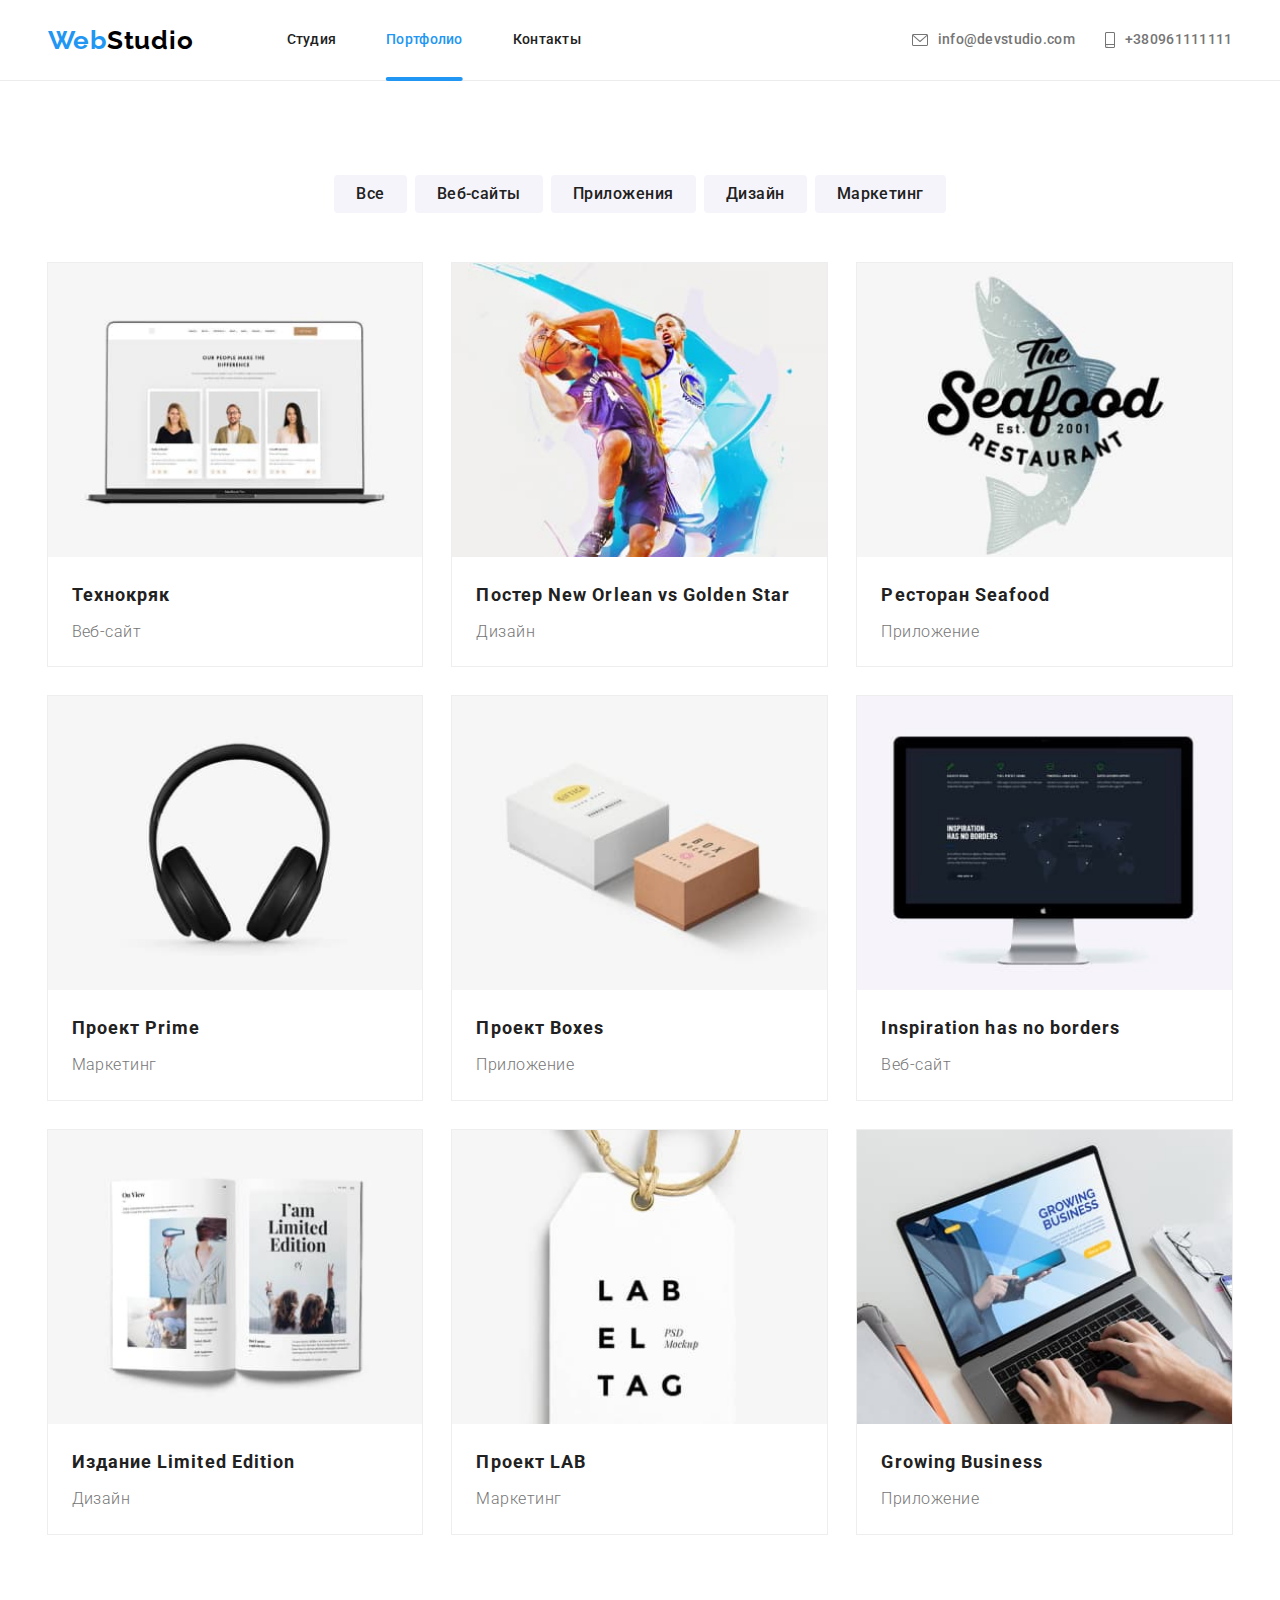
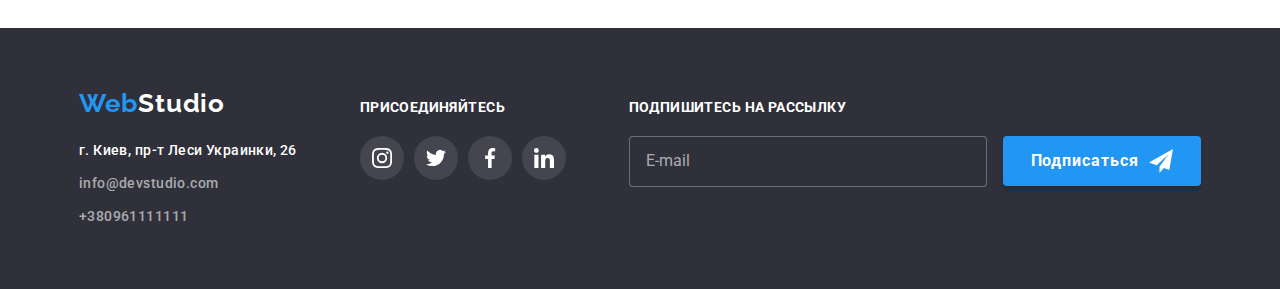
==== commit ad4b2d86: "Some fix" ====
--- a/portfolio.html
+++ b/portfolio.html
@@ -54,7 +54,6 @@
                     </li>
                 </ul>
             </div>
-
             <button data-menu-button class="menu-button">
                 <svg width="40" height="40">
                     <use class="icon-menu" href='./images/sprite.svg#mobile-menu'></use>
@@ -65,6 +64,7 @@
 
     </header>
 
+
     <main>
         <section class="projects">
             <div class="container">
@@ -91,7 +91,7 @@
                     <li class="item">
                         <a class="example-link" href="">
                            <div class="example-content-thumb">
-                                <img class="example-image" src="./images/portfolio/our_project_1.jpg" alt="Ноутбук с карточками" width="370">
+                                <img class="example-image" srcset="./images/portfolio/our_project_1.jpg 1x, ./images/portfolio/2x/our_project_1_2x.jpg 2x" src="./images/portfolio/our_project_1.jpg" alt="Ноутбук с карточками" width="370">
                                 <div class="description-project-container">
                                     <p class="example-content">
                                         Технокряк это современная площадка распространения коронавируса.
@@ -111,7 +111,7 @@
                     <li class="item">
                         <a class="example-link" href="">
                             <div class="example-content-thumb">
-                                <img class="example-image" src="./images/portfolio/our_project_2.jpg" alt="Два баскетболиста" width="370">
+                                <img class="example-image" srcset="./images/portfolio/our_project_2.jpg 1x, ./images/portfolio/2x/our_project_2_2x.jpg 2x" src="./images/portfolio/our_project_2.jpg" alt="Два баскетболиста" width="370">
                                 <div class="description-project-container">
                                     <p class="example-content">
                                         Технокряк это современная площадка распространения коронавируса.
@@ -129,7 +129,7 @@
                     <li class="item">
                         <a class="example-link" href="">
                             <div class="example-content-thumb">
-                                <img class="example-image" src="./images/portfolio/our_project_3.jpg" alt="Логотип ресторана" width="370">
+                                <img class="example-image" srcset="./images/portfolio/our_project_3.jpg 1x, ./images/portfolio/2x/our_project_3_2x.jpg 2x" src="./images/portfolio/our_project_3.jpg" alt="Логотип ресторана" width="370">
                                 <div class="description-project-container">
                                     <p class="example-content">
                                         Технокряк это современная площадка распространения коронавируса.
@@ -148,7 +148,7 @@
                     <li class="item">
                         <a class="example-link" href="">
                             <div class="example-content-thumb">
-                                <img class="example-image" src="./images/portfolio/our_project_4.jpg" alt="Черные наушники" width="370">
+                                <img class="example-image" srcset="./images/portfolio/our_project_4.jpg 1x, ./images/portfolio/2x/our_project_4_2x.jpg 2x" src="./images/portfolio/our_project_4.jpg" alt="Черные наушники" width="370">
                                 <div class="description-project-container">
                                     <p class="example-content">
                                         Технокряк это современная площадка распространения коронавируса.
@@ -167,7 +167,7 @@
                     <li class="item">
                         <a class="example-link" href="">
                             <div class="example-content-thumb">
-                                <img class="example-image" src="./images/portfolio/our_project_5.jpg" alt="Белая и коричневая коробки" width="370">
+                                <img class="example-image" srcset="./images/portfolio/our_project_5.jpg 1x, ./images/portfolio/2x/our_project_5_2x.jpg 2x" src="./images/portfolio/our_project_5.jpg" alt="Белая и коричневая коробки" width="370">
                                 <div class="description-project-container">
                                     <p class="example-content">
                                         Технокряк это современная площадка распространения коронавируса.
@@ -186,7 +186,7 @@
                     <li class="item">
                         <a class="example-link" href="">
                             <div class="example-content-thumb">
-                                <img class="example-image" src="./images/portfolio/our_project_6.jpg" alt="Экран монитора" width="370">
+                                <img class="example-image" srcset="./images/portfolio/our_project_6.jpg 1x, ./images/portfolio/2x/our_project_6_2x.jpg 2x" src="./images/portfolio/our_project_6.jpg" alt="Экран монитора" width="370">
                                 <div class="description-project-container">
                                     <p class="example-content">
                                         Технокряк это современная площадка распространения коронавируса.
@@ -205,7 +205,7 @@
                     <li class="item">
                         <a class="example-link" href="">
                             <div class="example-content-thumb">
-                                <img class="example-image" src="./images/portfolio/our_project_7.jpg" alt="Открытая книжка" width="370">
+                                <img class="example-image" srcset="./images/portfolio/our_project_7.jpg 1x, ./images/portfolio/2x/our_project_7_2x.jpg 2x" src="./images/portfolio/our_project_7.jpg" alt="Открытая книжка" width="370">
                                 <div class="description-project-container">
                                     <p class="example-content">
                                         Технокряк это современная площадка распространения коронавируса.
@@ -224,7 +224,7 @@
                     <li class="item">
                         <a class="example-link" href="">
                             <div class="example-content-thumb">
-                                <img class="example-image" src="./images/portfolio/our_project_8.jpg" alt="Лэйбл" width="370">
+                                <img class="example-image" srcset="./images/portfolio/our_project_8.jpg 1x, ./images/portfolio/2x/our_project_8_2x.jpg 2x" src="./images/portfolio/our_project_8.jpg" alt="Лэйбл" width="370">
                                 <div class="description-project-container">
                                     <p class="example-content">
                                         Технокряк это современная площадка распространения коронавируса.
@@ -243,7 +243,7 @@
                     <li class="item">
                         <a class="example-link" href="">
                             <div class="example-content-thumb">
-                                <img class="example-image" src="./images/portfolio/our_project_9.jpg" alt="Человек печатает на ноутбуке" width="370">
+                                <img class="example-image" srcset="./images/portfolio/our_project_9.jpg 1x, ./images/portfolio/2x/our_project_9_2x.jpg 2x" src="./images/portfolio/our_project_9.jpg" alt="Человек печатает на ноутбуке" width="370">
                                 <div class="description-project-container">
                                     <p class="example-content">
                                         Технокряк это современная площадка распространения коронавируса.
--- a/css/portfolio.min.css
+++ b/css/portfolio.min.css
@@ -1,2 +1,2 @@
-.nav-link,.mail-link,.telephone-link,.example-link,.email,.phone-number,.social-link{display:block;text-decoration:none}.site-nav,.header-contacts,.list-button-navigation,.list-project-examples,.social-link-list{list-style:none;margin-top:0;margin-bottom:0;padding-left:0}.example-title{color:#212121;margin-top:0;margin-bottom:0}/*! modern-normalize v0.7.0 | MIT License | https://github.com/sindresorhus/modern-normalize */*,*::before,*::after{-webkit-box-sizing:border-box;box-sizing:border-box}:root{-moz-tab-size:4;-o-tab-size:4;tab-size:4}html{line-height:1.15;-webkit-text-size-adjust:100%}body{margin:0}body{font-family:system-ui,-apple-system,"Segoe UI",Roboto,Helvetica,Arial,sans-serif,"Apple Color Emoji","Segoe UI Emoji"}hr{height:0}abbr[title]{-webkit-text-decoration:underline dotted;text-decoration:underline dotted}b,strong{font-weight:bolder}code,kbd,samp,pre{font-family:ui-monospace, SFMono-Regular, Consolas, 'Liberation Mono', Menlo, monospace;font-size:1em}small{font-size:80%}sub,sup{font-size:75%;line-height:0;position:relative;vertical-align:baseline}sub{bottom:-0.25em}sup{top:-0.5em}button,input,optgroup,select,textarea{font-family:inherit;font-size:100%;line-height:1.15;margin:0}button,select{text-transform:none}button,[type='button'],[type='reset'],[type='submit']{-webkit-appearance:button}button::-moz-focus-inner,[type='button']::-moz-focus-inner,[type='reset']::-moz-focus-inner,[type='submit']::-moz-focus-inner{border-style:none;padding:0}button:-moz-focusring,[type='button']:-moz-focusring,[type='reset']:-moz-focusring,[type='submit']:-moz-focusring{outline:1px dotted ButtonText}legend{padding:0}progress{vertical-align:baseline}[type='number']::-webkit-inner-spin-button,[type='number']::-webkit-outer-spin-button{height:auto}[type='search']{-webkit-appearance:textfield;outline-offset:-2px}[type='search']::-webkit-search-decoration{-webkit-appearance:none}::-webkit-file-upload-button{-webkit-appearance:button;font:inherit}summary{display:list-item}body{color:#757575;font-family:Roboto, sans-serif;font-style:normal}img{display:block}.container{text-align:center}@media screen and (min-width: 480px){.container{width:480px;margin:0 auto}}@media screen and (min-width: 768px){.container{width:768px;text-align:left}}@media screen and (min-width: 1200px){.container{width:1200px}}@media screen and (min-width: 768px){.flex-wrap-container{display:-webkit-box;display:-ms-flexbox;display:flex;-webkit-box-align:normal;-ms-flex-align:normal;align-items:normal;-webkit-box-pack:normal;-ms-flex-pack:normal;justify-content:normal;-ms-flex-wrap:nowrap;flex-wrap:nowrap;-webkit-box-orient:horizontal;-webkit-box-direction:normal;-ms-flex-direction:row;flex-direction:row}}.header{background-color:#fff;border-bottom:3px solid #ECECEC;margin:0 auto}@media screen and (max-width: 767px){.header{position:relative;padding:16px 15px}}@media screen and (min-width: 480px){.header{width:480px}}@media screen and (min-width: 768px){.header{width:768px;padding:0px 15px}}@media screen and (min-width: 1200px){.header{width:1200px;padding:0px 25px}}.header .flex-wrap-container{width:100%;display:-webkit-box;display:-ms-flexbox;display:flex;-webkit-box-align:center;-ms-flex-align:center;align-items:center;-webkit-box-pack:normal;-ms-flex-pack:normal;justify-content:normal;-ms-flex-wrap:nowrap;flex-wrap:nowrap;-webkit-box-orient:horizontal;-webkit-box-direction:normal;-ms-flex-direction:row;flex-direction:row}.menu-container{display:none;z-index:1}.menu-container.is-open{display:block}@media screen and (max-width: 767px){.menu-container{position:absolute;top:77px;left:0;width:100%;padding:60px 0px;background-color:white;-webkit-box-shadow:0px 4px 8px rgba(0,0,0,0.04),0px 2px 4px rgba(0,0,0,0.08),0px 1px 3px rgba(0,0,0,0.16);box-shadow:0px 4px 8px rgba(0,0,0,0.04),0px 2px 4px rgba(0,0,0,0.08),0px 1px 3px rgba(0,0,0,0.16)}}@media screen and (min-width: 768px){.menu-container{width:100%;display:-webkit-box;display:-ms-flexbox;display:flex;-webkit-box-align:normal;-ms-flex-align:normal;align-items:normal;-webkit-box-pack:normal;-ms-flex-pack:normal;justify-content:normal;-ms-flex-wrap:nowrap;flex-wrap:nowrap;-webkit-box-orient:horizontal;-webkit-box-direction:normal;-ms-flex-direction:row;flex-direction:row}}@media screen and (min-width: 768px){.logo-header{margin-right:88px}}@media screen and (min-width: 1200px){.logo-header{margin-right:93px}}.logo{display:inline-block;text-decoration:none;font-family:Raleway, sans-serif;font-size:24px;font-weight:700;line-height:1.16;letter-spacing:.03em}@media screen and (min-width: 1200px){.logo{font-size:26px;font-weight:700;line-height:1.19;letter-spacing:.03em}}.logo-header{color:#000}.logo span{color:#2196f3}.menu-button{margin-left:auto;padding:0px;background-color:inherit;border:none}.menu-button:hover,.menu-button:focus{color:#2196f3;background-color:inherit}@media screen and (min-width: 768px){.menu-button{display:none}}.icon-menu{fill:currentColor}.icon-menu.is-hidden{display:none}.icon-close{fill:currentColor}.icon-close.is-hidden{display:none}.nav-container{text-align:center}@media screen and (min-width: 768px){.nav-container{display:-webkit-box;display:-ms-flexbox;display:flex;-webkit-box-align:center;-ms-flex-align:center;align-items:center;-webkit-box-pack:normal;-ms-flex-pack:normal;justify-content:normal;-ms-flex-wrap:nowrap;flex-wrap:nowrap;-webkit-box-orient:horizontal;-webkit-box-direction:normal;-ms-flex-direction:row;flex-direction:row}}@media screen and (max-width: 767px){.site-nav>.item:not(:last-child){margin-bottom:40px}}@media screen and (min-width: 768px){.site-nav{display:-webkit-box;display:-ms-flexbox;display:flex;-webkit-box-align:center;-ms-flex-align:center;align-items:center;-webkit-box-pack:normal;-ms-flex-pack:normal;justify-content:normal;-ms-flex-wrap:nowrap;flex-wrap:nowrap;-webkit-box-orient:horizontal;-webkit-box-direction:normal;-ms-flex-direction:row;flex-direction:row}.site-nav>.item:not(:last-child){margin-right:50px}}.nav-link{font-size:18px;font-weight:500;line-height:1.19;letter-spacing:.02em;color:#212121;display:inline-block;padding:8px 0px;-webkit-transition:color 250ms cubic-bezier(0.4, 0, 0.2, 1);transition:color 250ms cubic-bezier(0.4, 0, 0.2, 1)}.nav-link:hover,.nav-link:focus{color:#2196f3;background-color:inherit}@media screen and (min-width: 768px){.nav-link{font-size:14px;font-weight:500;line-height:1.14;letter-spacing:.02em;display:-webkit-box;display:-ms-flexbox;display:flex;-webkit-box-align:center;-ms-flex-align:center;align-items:center;-webkit-box-pack:normal;-ms-flex-pack:normal;justify-content:normal;-ms-flex-wrap:nowrap;flex-wrap:nowrap;-webkit-box-orient:horizontal;-webkit-box-direction:normal;-ms-flex-direction:row;flex-direction:row}}.nav-link.current{position:relative;color:#2196f3}.nav-link.current::after{content:'';position:absolute;top:96%;left:50%;-webkit-transform:translateX(-50%);transform:translateX(-50%);width:100%;height:4px;background-color:#2196f3;border-radius:2px}@media screen and (min-width: 768px){.nav-link.current{padding:32px 0}}.header-contacts{margin-top:60px}@media screen and (min-width: 768px){.header-contacts{display:-webkit-box;display:-ms-flexbox;display:flex;-webkit-box-align:normal;-ms-flex-align:normal;align-items:normal;-webkit-box-pack:center;-ms-flex-pack:center;justify-content:center;-ms-flex-wrap:nowrap;flex-wrap:nowrap;-webkit-box-orient:vertical;-webkit-box-direction:normal;-ms-flex-direction:column;flex-direction:column;margin-top:0;margin-left:auto}}@media screen and (min-width: 1200px){.header-contacts{display:-webkit-box;display:-ms-flexbox;display:flex;-webkit-box-align:center;-ms-flex-align:center;align-items:center;-webkit-box-pack:normal;-ms-flex-pack:normal;justify-content:normal;-ms-flex-wrap:nowrap;flex-wrap:nowrap;-webkit-box-orient:horizontal;-webkit-box-direction:normal;-ms-flex-direction:row;flex-direction:row}}@media screen and (max-width: 767px){.header-contacts .item:not(:last-child){margin-bottom:16px}}@media screen and (min-width: 768px){.header-contacts .item:not(:last-child){margin-bottom:10px}}@media screen and (min-width: 1200px){.header-contacts .item:not(:last-child){margin-bottom:0;margin-right:30px}}.mail-link,.telephone-link{font-size:18px;font-weight:500;line-height:1.16;letter-spacing:.02em;color:#757575;-webkit-transition:color 250ms cubic-bezier(0.4, 0, 0.2, 1);transition:color 250ms cubic-bezier(0.4, 0, 0.2, 1)}.mail-link:hover,.mail-link:focus,.telephone-link:hover,.telephone-link:focus{color:#2196f3;background-color:inherit}@media screen and (min-width: 768px){.mail-link,.telephone-link{font-size:12px;font-weight:500;line-height:1.16;letter-spacing:.02em;display:-webkit-box;display:-ms-flexbox;display:flex;-webkit-box-align:center;-ms-flex-align:center;align-items:center;-webkit-box-pack:normal;-ms-flex-pack:normal;justify-content:normal;-ms-flex-wrap:nowrap;flex-wrap:nowrap;-webkit-box-orient:horizontal;-webkit-box-direction:normal;-ms-flex-direction:row;flex-direction:row}}@media screen and (min-width: 1200px){.mail-link,.telephone-link{font-size:14px;font-weight:500;line-height:1.14;letter-spacing:.02em}}.mail-link .icon-envelope{fill:currentColor;margin-right:10px;width:16px;height:12px}.telephone-link .icon-smarthphone{fill:currentColor;margin-right:10px;width:10px;height:16px}.projects{background-color:var(--primary-bg-color);padding:60px 0}@media screen and (min-width: 768px){.projects{padding:94px 0}}.list-button-navigation{margin-bottom:50px}.list-button-navigation>.item:not(:last-child){margin-right:8px}@media screen and (max-width: 767px){.list-button-navigation{display:-webkit-box;display:-ms-flexbox;display:flex;-webkit-box-align:normal;-ms-flex-align:normal;align-items:normal;-webkit-box-pack:normal;-ms-flex-pack:normal;justify-content:normal;-ms-flex-wrap:wrap;flex-wrap:wrap;-webkit-box-orient:horizontal;-webkit-box-direction:normal;-ms-flex-direction:row;flex-direction:row;padding:0px 15px}.list-button-navigation>.item:not(:nth-last-of-type(-n+2)){margin-bottom:15px}}@media screen and (min-width: 768px){.list-button-navigation{display:-webkit-box;display:-ms-flexbox;display:flex;-webkit-box-align:normal;-ms-flex-align:normal;align-items:normal;-webkit-box-pack:center;-ms-flex-pack:center;justify-content:center;-ms-flex-wrap:nowrap;flex-wrap:nowrap;-webkit-box-orient:horizontal;-webkit-box-direction:normal;-ms-flex-direction:row;flex-direction:row}}.list-button-navigation button{font-size:16px;font-weight:500;line-height:1.6;letter-spacing:.03em;color:#212121;background-color:#F5F4FA;text-align:center;border:none;border-radius:4px;padding:6px 22px;-webkit-transition:all 250ms cubic-bezier(0.4, 0, 0.2, 1);transition:all 250ms cubic-bezier(0.4, 0, 0.2, 1)}.list-button-navigation button:hover,.list-button-navigation button:focus{color:#fff;background-color:#2196f3}.list-button-navigation button:hover,.list-button-navigation button:focus{-webkit-box-shadow:0 3px 1px rgba(0,0,0,0.1),0 1px 2px rgba(0,0,0,0.08),0 2px 2px rgba(0,0,0,0.12);box-shadow:0 3px 1px rgba(0,0,0,0.1),0 1px 2px rgba(0,0,0,0.08),0 2px 2px rgba(0,0,0,0.12)}.list-project-examples{padding:0px 15px}@media screen and (max-width: 767px){.list-project-examples{display:block}.list-project-examples>.item:not(:last-child){margin-bottom:30px}}@media screen and (min-width: 768px) and (max-width: 1199px){.list-project-examples{display:-webkit-box;display:-ms-flexbox;display:flex;-webkit-box-align:start;-ms-flex-align:start;align-items:flex-start;-webkit-box-pack:normal;-ms-flex-pack:normal;justify-content:normal;-ms-flex-wrap:wrap;flex-wrap:wrap;-webkit-box-orient:horizontal;-webkit-box-direction:normal;-ms-flex-direction:row;flex-direction:row}.list-project-examples>.item{width:calc((100% - 30px) / 2)}.list-project-examples>.item:nth-of-type(odd){margin-right:30px}.list-project-examples>.item:not(:nth-last-of-type(-n+2)){margin-bottom:30px}}@media screen and (min-width: 1200px){.list-project-examples{display:-webkit-box;display:-ms-flexbox;display:flex;-webkit-box-align:normal;-ms-flex-align:normal;align-items:normal;-webkit-box-pack:normal;-ms-flex-pack:normal;justify-content:normal;-ms-flex-wrap:wrap;flex-wrap:wrap;-webkit-box-orient:horizontal;-webkit-box-direction:normal;-ms-flex-direction:row;flex-direction:row}.list-project-examples>.item:not(:nth-of-type(3n)){margin-right:30px}.list-project-examples>.item:not(:nth-last-of-type(-n+3)){margin-bottom:30px}}.list-project-examples>.item{outline:1px solid #eee}.list-project-examples .content{padding:20px 24px;text-align:left}.example-link{display:inline-block;width:100%;-webkit-transition:-webkit-box-shadow 250ms cubic-bezier(0.4, 0, 0.2, 1);transition:-webkit-box-shadow 250ms cubic-bezier(0.4, 0, 0.2, 1);transition:box-shadow 250ms cubic-bezier(0.4, 0, 0.2, 1);transition:box-shadow 250ms cubic-bezier(0.4, 0, 0.2, 1), -webkit-box-shadow 250ms cubic-bezier(0.4, 0, 0.2, 1)}.example-link:hover,.example-link:focus{-webkit-box-shadow:0 1px 1px rgba(0,0,0,0.12),0 4px 4px rgba(0,0,0,0.06),1px 4px 6px rgba(0,0,0,0.16);box-shadow:0 1px 1px rgba(0,0,0,0.12),0 4px 4px rgba(0,0,0,0.06),1px 4px 6px rgba(0,0,0,0.16)}.example-image{width:inherit}.example-content-thumb{position:relative;overflow:hidden;width:100%;height:294px}.example-title{font-size:18px;font-weight:700;line-height:2;letter-spacing:.06em;margin-bottom:4px}.example-description{font-size:16px;font-weight:300;line-height:1.87;letter-spacing:.03em;color:#757575;margin:0}.description-project-container{display:-webkit-box;display:-ms-flexbox;display:flex;-webkit-box-align:center;-ms-flex-align:center;align-items:center;-webkit-box-pack:center;-ms-flex-pack:center;justify-content:center;-ms-flex-wrap:nowrap;flex-wrap:nowrap;-webkit-box-orient:horizontal;-webkit-box-direction:normal;-ms-flex-direction:row;flex-direction:row;position:absolute;top:0;left:0;width:100%;height:100%;background-color:rgba(33,150,243,0.9);-webkit-transform:translateY(100%);transform:translateY(100%);-webkit-transition:-webkit-transform 250ms cubic-bezier(0.4, 0, 0.2, 1);transition:-webkit-transform 250ms cubic-bezier(0.4, 0, 0.2, 1);transition:transform 250ms cubic-bezier(0.4, 0, 0.2, 1);transition:transform 250ms cubic-bezier(0.4, 0, 0.2, 1), -webkit-transform 250ms cubic-bezier(0.4, 0, 0.2, 1)}.example-content-thumb:hover .description-project-container{-webkit-transform:translateY(0%);transform:translateY(0%)}.example-content{font-size:18px;font-weight:300;line-height:1.55;letter-spacing:.03em;color:#fff;margin:0;padding:0 23px;text-align:left}.footer{background-color:#2f303a;padding:60px 0}.footer .container{text-align:center}@media screen and (min-width: 1200px){.footer .container{text-align:left}}@media screen and (min-width: 768px){.footer .flex-wrap-container{display:-webkit-box;display:-ms-flexbox;display:flex;-webkit-box-align:normal;-ms-flex-align:normal;align-items:normal;-ms-flex-pack:distribute;justify-content:space-around;-ms-flex-wrap:wrap;flex-wrap:wrap;-webkit-box-orient:horizontal;-webkit-box-direction:normal;-ms-flex-direction:row;flex-direction:row}}@media screen and (min-width: 1200px){.footer .flex-wrap-container{display:-webkit-box;display:-ms-flexbox;display:flex;-webkit-box-align:baseline;-ms-flex-align:baseline;align-items:baseline;-ms-flex-pack:distribute;justify-content:space-around;-ms-flex-wrap:nowrap;flex-wrap:nowrap;-webkit-box-orient:horizontal;-webkit-box-direction:normal;-ms-flex-direction:row;flex-direction:row}}@media screen and (max-width: 767px){.address-container{margin-bottom:60px}}.logo-footer{color:#fff;display:inline-block;margin-bottom:20px}.address{color:#fff;font-size:14px;font-weight:500;line-height:1.71;letter-spacing:.03em;font-style:normal}.location{display:inline-block;margin-bottom:9px}.email{color:rgba(255,255,255,0.6);margin-bottom:9px;-webkit-transition:color 250ms cubic-bezier(0.4, 0, 0.2, 1);transition:color 250ms cubic-bezier(0.4, 0, 0.2, 1)}.email:hover,.email:focus{color:#2196f3;background-color:inherit}.phone-number{color:rgba(255,255,255,0.6);-webkit-transition:color 250ms cubic-bezier(0.4, 0, 0.2, 1);transition:color 250ms cubic-bezier(0.4, 0, 0.2, 1)}.phone-number:hover,.phone-number:focus{color:#2196f3;background-color:inherit}@media screen and (max-width: 767px){.link-container{margin-bottom:60px}}.join{display:inline-block;color:#fff;font-size:14px;font-weight:700;line-height:1.14;letter-spacing:.03em;margin-bottom:20px}.social-link-list{display:-webkit-box;display:-ms-flexbox;display:flex;-webkit-box-align:normal;-ms-flex-align:normal;align-items:normal;-webkit-box-pack:justify;-ms-flex-pack:justify;justify-content:space-between;-ms-flex-wrap:nowrap;flex-wrap:nowrap;-webkit-box-orient:horizontal;-webkit-box-direction:normal;-ms-flex-direction:row;flex-direction:row;width:206px;margin:0 auto}.social-link-list>.item:not(:last-child){margin-right:10px}.social-link{display:inline-block;width:44px;height:44px;padding:12px;color:#fff;background-color:rgba(255,255,255,0.1);border-radius:50%;-webkit-transition:background-color 250ms cubic-bezier(0.4, 0, 0.2, 1);transition:background-color 250ms cubic-bezier(0.4, 0, 0.2, 1)}.social-link:hover,.social-link:focus{color:#fff;background-color:#2196f3}.social-link .icon{fill:currentColor;width:20px;height:20px}@media screen and (max-width: 767px){.subscribe-form{padding:0px 15px}}@media screen and (min-width: 768px) and (max-width: 1199px){.subscribe-form{margin-top:60px}}.subscribe-form label{display:block;color:#fff;font-size:14px;font-weight:500;line-height:1.14;letter-spacing:.03em;margin-bottom:20px}.email-input{padding:15px 0px 15px 16px;background-color:#2f303a;color:#fff;border:1px solid rgba(255,255,255,0.3);border-radius:4px}.email-input::-webkit-input-placeholder{color:rgba(255,255,255,0.6)}.email-input:-ms-input-placeholder{color:rgba(255,255,255,0.6)}.email-input::-ms-input-placeholder{color:rgba(255,255,255,0.6)}.email-input::placeholder{color:rgba(255,255,255,0.6)}@media screen and (max-width: 767px){.email-input{width:100%;margin-bottom:20px}}@media screen and (min-width: 768px){.email-input{width:450px}}@media screen and (min-width: 1200px){.email-input{width:358px;margin-right:12px}}.submit-button{display:-webkit-inline-box;display:-ms-inline-flexbox;display:inline-flex;-webkit-box-align:center;-ms-flex-align:center;align-items:center;-webkit-box-pack:normal;-ms-flex-pack:normal;justify-content:normal;-ms-flex-wrap:nowrap;flex-wrap:nowrap;-webkit-box-orient:horizontal;-webkit-box-direction:normal;-ms-flex-direction:row;flex-direction:row;font-size:16px;font-weight:700;line-height:1.87;letter-spacing:.06em;color:#fff;background-color:#2196f3;padding:10px 28px;-webkit-box-shadow:0px 4px 4px rgba(0,0,0,0.15);box-shadow:0px 4px 4px rgba(0,0,0,0.15);border:none;border-radius:4px}@media screen and (min-width: 768px) and (max-width: 1199px){.submit-button{display:-webkit-box;display:-ms-flexbox;display:flex;-webkit-box-align:center;-ms-flex-align:center;align-items:center;-webkit-box-pack:normal;-ms-flex-pack:normal;justify-content:normal;-ms-flex-wrap:nowrap;flex-wrap:nowrap;-webkit-box-orient:horizontal;-webkit-box-direction:normal;-ms-flex-direction:row;flex-direction:row;margin:20px auto 0 auto}}@media screen and (min-width: 1200px){.submit-button{display:-webkit-inline-box;display:-ms-inline-flexbox;display:inline-flex;-webkit-box-align:center;-ms-flex-align:center;align-items:center;-webkit-box-pack:normal;-ms-flex-pack:normal;justify-content:normal;-ms-flex-wrap:nowrap;flex-wrap:nowrap;-webkit-box-orient:horizontal;-webkit-box-direction:normal;-ms-flex-direction:row;flex-direction:row}}.submit-button .icon{fill:currentColor;width:24px;height:24px;margin-left:10px}
+.nav-link,.mail-link,.telephone-link,.example-link,.email,.phone-number,.social-link{display:block;text-decoration:none}.site-nav,.header-contacts,.list-button-navigation,.list-project-examples,.social-link-list{list-style:none;margin-top:0;margin-bottom:0;padding-left:0}.example-title{color:#212121;margin-top:0;margin-bottom:0}/*! modern-normalize v0.7.0 | MIT License | https://github.com/sindresorhus/modern-normalize */*,*::before,*::after{-webkit-box-sizing:border-box;box-sizing:border-box}:root{-moz-tab-size:4;-o-tab-size:4;tab-size:4}html{line-height:1.15;-webkit-text-size-adjust:100%}body{margin:0}body{font-family:system-ui,-apple-system,"Segoe UI",Roboto,Helvetica,Arial,sans-serif,"Apple Color Emoji","Segoe UI Emoji"}hr{height:0}abbr[title]{-webkit-text-decoration:underline dotted;text-decoration:underline dotted}b,strong{font-weight:bolder}code,kbd,samp,pre{font-family:ui-monospace, SFMono-Regular, Consolas, 'Liberation Mono', Menlo, monospace;font-size:1em}small{font-size:80%}sub,sup{font-size:75%;line-height:0;position:relative;vertical-align:baseline}sub{bottom:-0.25em}sup{top:-0.5em}button,input,optgroup,select,textarea{font-family:inherit;font-size:100%;line-height:1.15;margin:0}button,select{text-transform:none}button,[type='button'],[type='reset'],[type='submit']{-webkit-appearance:button}button::-moz-focus-inner,[type='button']::-moz-focus-inner,[type='reset']::-moz-focus-inner,[type='submit']::-moz-focus-inner{border-style:none;padding:0}button:-moz-focusring,[type='button']:-moz-focusring,[type='reset']:-moz-focusring,[type='submit']:-moz-focusring{outline:1px dotted ButtonText}legend{padding:0}progress{vertical-align:baseline}[type='number']::-webkit-inner-spin-button,[type='number']::-webkit-outer-spin-button{height:auto}[type='search']{-webkit-appearance:textfield;outline-offset:-2px}[type='search']::-webkit-search-decoration{-webkit-appearance:none}::-webkit-file-upload-button{-webkit-appearance:button;font:inherit}summary{display:list-item}body{color:#757575;font-family:Roboto, sans-serif;font-style:normal}img{display:block;max-width:100%}.container{text-align:center;margin:0 auto}@media screen and (min-width: 480px){.container{width:calc(480px - 15px)}}@media screen and (min-width: 768px){.container{width:calc(768px - 15px)}}@media screen and (min-width: 1200px){.container{width:calc(1200px - 15px)}}@media screen and (min-width: 768px){.flex-wrap-container{display:-webkit-box;display:-ms-flexbox;display:flex;-webkit-box-align:normal;-ms-flex-align:normal;align-items:normal;-webkit-box-pack:normal;-ms-flex-pack:normal;justify-content:normal;-ms-flex-wrap:nowrap;flex-wrap:nowrap;-webkit-box-orient:horizontal;-webkit-box-direction:normal;-ms-flex-direction:row;flex-direction:row}}.header{background-color:#fff;border-bottom:1px solid #ECECEC;margin:0 auto}@media screen and (max-width: 767px){.header{position:relative;padding:16px 0px}}.header .flex-wrap-container{display:-webkit-box;display:-ms-flexbox;display:flex;-webkit-box-align:center;-ms-flex-align:center;align-items:center;-webkit-box-pack:normal;-ms-flex-pack:normal;justify-content:normal;-ms-flex-wrap:nowrap;flex-wrap:nowrap;-webkit-box-orient:horizontal;-webkit-box-direction:normal;-ms-flex-direction:row;flex-direction:row}.menu-container{display:none;z-index:1}.menu-container.is-open{display:block}@media screen and (max-width: 767px){.menu-container{position:absolute;top:77px;left:0;width:100%;padding:60px 0px;background-color:white;-webkit-box-shadow:0px 4px 8px rgba(0,0,0,0.04),0px 2px 4px rgba(0,0,0,0.08),0px 1px 3px rgba(0,0,0,0.16);box-shadow:0px 4px 8px rgba(0,0,0,0.04),0px 2px 4px rgba(0,0,0,0.08),0px 1px 3px rgba(0,0,0,0.16)}}@media screen and (min-width: 768px){.menu-container{width:100%;display:-webkit-box;display:-ms-flexbox;display:flex;-webkit-box-align:normal;-ms-flex-align:normal;align-items:normal;-webkit-box-pack:normal;-ms-flex-pack:normal;justify-content:normal;-ms-flex-wrap:nowrap;flex-wrap:nowrap;-webkit-box-orient:horizontal;-webkit-box-direction:normal;-ms-flex-direction:row;flex-direction:row}}@media screen and (min-width: 768px){.logo-header{margin-right:88px}}@media screen and (min-width: 1200px){.logo-header{margin-right:93px}}.logo{display:inline-block;text-decoration:none;font-family:Raleway, sans-serif;font-size:24px;font-weight:700;line-height:1.16;letter-spacing:.03em}@media screen and (min-width: 1200px){.logo{font-size:26px;font-weight:700;line-height:1.19;letter-spacing:.03em}}.logo-header{color:#000}.logo span{color:#2196f3}.menu-button{margin-left:auto;padding:0px;background-color:inherit;border:none}.menu-button:hover,.menu-button:focus{color:#2196f3;background-color:inherit}@media screen and (min-width: 768px){.menu-button{display:none}}.icon-menu{fill:currentColor}.icon-menu.is-hidden{display:none}.icon-close{fill:currentColor}.icon-close.is-hidden{display:none}.nav-container{text-align:center}@media screen and (min-width: 768px){.nav-container{display:-webkit-box;display:-ms-flexbox;display:flex;-webkit-box-align:center;-ms-flex-align:center;align-items:center;-webkit-box-pack:normal;-ms-flex-pack:normal;justify-content:normal;-ms-flex-wrap:nowrap;flex-wrap:nowrap;-webkit-box-orient:horizontal;-webkit-box-direction:normal;-ms-flex-direction:row;flex-direction:row}}@media screen and (max-width: 767px){.site-nav>.item:not(:last-child){margin-bottom:40px}}@media screen and (min-width: 768px){.site-nav{display:-webkit-box;display:-ms-flexbox;display:flex;-webkit-box-align:center;-ms-flex-align:center;align-items:center;-webkit-box-pack:normal;-ms-flex-pack:normal;justify-content:normal;-ms-flex-wrap:nowrap;flex-wrap:nowrap;-webkit-box-orient:horizontal;-webkit-box-direction:normal;-ms-flex-direction:row;flex-direction:row}.site-nav>.item:not(:last-child){margin-right:50px}}.nav-link{font-size:18px;font-weight:500;line-height:1.19;letter-spacing:.02em;color:#212121;display:inline-block;padding:8px 0px;-webkit-transition:color 250ms cubic-bezier(0.4, 0, 0.2, 1);transition:color 250ms cubic-bezier(0.4, 0, 0.2, 1)}.nav-link:hover,.nav-link:focus{color:#2196f3;background-color:inherit}@media screen and (min-width: 768px){.nav-link{font-size:14px;font-weight:500;line-height:1.14;letter-spacing:.02em;display:-webkit-box;display:-ms-flexbox;display:flex;-webkit-box-align:center;-ms-flex-align:center;align-items:center;-webkit-box-pack:normal;-ms-flex-pack:normal;justify-content:normal;-ms-flex-wrap:nowrap;flex-wrap:nowrap;-webkit-box-orient:horizontal;-webkit-box-direction:normal;-ms-flex-direction:row;flex-direction:row}}.nav-link.current{position:relative;color:#2196f3}.nav-link.current::after{content:'';position:absolute;top:96%;left:50%;-webkit-transform:translateX(-50%);transform:translateX(-50%);width:100%;height:4px;background-color:#2196f3;border-radius:2px}@media screen and (min-width: 768px){.nav-link.current{padding:32px 0}}.header-contacts{margin-top:60px}@media screen and (min-width: 768px){.header-contacts{display:-webkit-box;display:-ms-flexbox;display:flex;-webkit-box-align:normal;-ms-flex-align:normal;align-items:normal;-webkit-box-pack:center;-ms-flex-pack:center;justify-content:center;-ms-flex-wrap:nowrap;flex-wrap:nowrap;-webkit-box-orient:vertical;-webkit-box-direction:normal;-ms-flex-direction:column;flex-direction:column;margin-top:0;margin-left:auto}}@media screen and (min-width: 1200px){.header-contacts{display:-webkit-box;display:-ms-flexbox;display:flex;-webkit-box-align:center;-ms-flex-align:center;align-items:center;-webkit-box-pack:normal;-ms-flex-pack:normal;justify-content:normal;-ms-flex-wrap:nowrap;flex-wrap:nowrap;-webkit-box-orient:horizontal;-webkit-box-direction:normal;-ms-flex-direction:row;flex-direction:row}}@media screen and (max-width: 767px){.header-contacts .item:not(:last-child){margin-bottom:16px}}@media screen and (min-width: 768px){.header-contacts .item:not(:last-child){margin-bottom:10px}}@media screen and (min-width: 1200px){.header-contacts .item:not(:last-child){margin-bottom:0;margin-right:30px}}.mail-link,.telephone-link{font-size:18px;font-weight:500;line-height:1.16;letter-spacing:.02em;color:#757575;-webkit-transition:color 250ms cubic-bezier(0.4, 0, 0.2, 1);transition:color 250ms cubic-bezier(0.4, 0, 0.2, 1)}.mail-link:hover,.mail-link:focus,.telephone-link:hover,.telephone-link:focus{color:#2196f3;background-color:inherit}@media screen and (min-width: 768px){.mail-link,.telephone-link{font-size:12px;font-weight:500;line-height:1.16;letter-spacing:.02em;display:-webkit-box;display:-ms-flexbox;display:flex;-webkit-box-align:center;-ms-flex-align:center;align-items:center;-webkit-box-pack:normal;-ms-flex-pack:normal;justify-content:normal;-ms-flex-wrap:nowrap;flex-wrap:nowrap;-webkit-box-orient:horizontal;-webkit-box-direction:normal;-ms-flex-direction:row;flex-direction:row}}@media screen and (min-width: 1200px){.mail-link,.telephone-link{font-size:14px;font-weight:500;line-height:1.14;letter-spacing:.02em}}.mail-link .icon-envelope{fill:currentColor;margin-right:10px;width:16px;height:12px}.telephone-link .icon-smarthphone{fill:currentColor;margin-right:10px;width:10px;height:16px}.projects{background-color:var(--primary-bg-color);padding:60px 0}@media screen and (min-width: 768px){.projects{padding:94px 0}}.list-button-navigation{margin-bottom:50px}.list-button-navigation>.item:not(:last-child){margin-right:8px}@media screen and (max-width: 767px){.list-button-navigation{display:-webkit-box;display:-ms-flexbox;display:flex;-webkit-box-align:normal;-ms-flex-align:normal;align-items:normal;-webkit-box-pack:normal;-ms-flex-pack:normal;justify-content:normal;-ms-flex-wrap:wrap;flex-wrap:wrap;-webkit-box-orient:horizontal;-webkit-box-direction:normal;-ms-flex-direction:row;flex-direction:row;padding:0px 15px}.list-button-navigation>.item:not(:nth-last-of-type(-n+2)){margin-bottom:15px}}@media screen and (min-width: 768px){.list-button-navigation{display:-webkit-box;display:-ms-flexbox;display:flex;-webkit-box-align:normal;-ms-flex-align:normal;align-items:normal;-webkit-box-pack:center;-ms-flex-pack:center;justify-content:center;-ms-flex-wrap:nowrap;flex-wrap:nowrap;-webkit-box-orient:horizontal;-webkit-box-direction:normal;-ms-flex-direction:row;flex-direction:row}}.list-button-navigation button{font-size:16px;font-weight:500;line-height:1.6;letter-spacing:.03em;color:#212121;background-color:#F5F4FA;text-align:center;border:none;border-radius:4px;padding:6px 22px;-webkit-transition:all 250ms cubic-bezier(0.4, 0, 0.2, 1);transition:all 250ms cubic-bezier(0.4, 0, 0.2, 1)}.list-button-navigation button:hover,.list-button-navigation button:focus{color:#fff;background-color:#2196f3}.list-button-navigation button:hover,.list-button-navigation button:focus{-webkit-box-shadow:0 3px 1px rgba(0,0,0,0.1),0 1px 2px rgba(0,0,0,0.08),0 2px 2px rgba(0,0,0,0.12);box-shadow:0 3px 1px rgba(0,0,0,0.1),0 1px 2px rgba(0,0,0,0.08),0 2px 2px rgba(0,0,0,0.12)}@media screen and (max-width: 767px){.list-project-examples{display:block}.list-project-examples>.item:not(:last-child){margin-bottom:30px}}@media screen and (min-width: 768px) and (max-width: 1199px){.list-project-examples{display:-webkit-box;display:-ms-flexbox;display:flex;-webkit-box-align:start;-ms-flex-align:start;align-items:flex-start;-webkit-box-pack:normal;-ms-flex-pack:normal;justify-content:normal;-ms-flex-wrap:wrap;flex-wrap:wrap;-webkit-box-orient:horizontal;-webkit-box-direction:normal;-ms-flex-direction:row;flex-direction:row}.list-project-examples>.item{width:calc((100% - 30px) / 2)}.list-project-examples>.item:nth-of-type(odd){margin-right:30px}.list-project-examples>.item:not(:nth-last-of-type(-n+2)){margin-bottom:30px}}@media screen and (min-width: 1200px){.list-project-examples{display:-webkit-box;display:-ms-flexbox;display:flex;-webkit-box-align:normal;-ms-flex-align:normal;align-items:normal;-webkit-box-pack:normal;-ms-flex-pack:normal;justify-content:normal;-ms-flex-wrap:wrap;flex-wrap:wrap;-webkit-box-orient:horizontal;-webkit-box-direction:normal;-ms-flex-direction:row;flex-direction:row}.list-project-examples>.item{width:calc((100% - 60px) / 3)}.list-project-examples>.item:not(:nth-of-type(3n)){margin-right:30px}.list-project-examples>.item:not(:nth-last-of-type(-n+3)){margin-bottom:30px}}.list-project-examples>.item{outline:1px solid #eee}.list-project-examples .content{padding:20px 24px;text-align:left}.example-link{display:inline-block;width:100%;-webkit-transition:-webkit-box-shadow 250ms cubic-bezier(0.4, 0, 0.2, 1);transition:-webkit-box-shadow 250ms cubic-bezier(0.4, 0, 0.2, 1);transition:box-shadow 250ms cubic-bezier(0.4, 0, 0.2, 1);transition:box-shadow 250ms cubic-bezier(0.4, 0, 0.2, 1), -webkit-box-shadow 250ms cubic-bezier(0.4, 0, 0.2, 1)}.example-link:hover,.example-link:focus{-webkit-box-shadow:0 1px 1px rgba(0,0,0,0.12),0 4px 4px rgba(0,0,0,0.06),1px 4px 6px rgba(0,0,0,0.16);box-shadow:0 1px 1px rgba(0,0,0,0.12),0 4px 4px rgba(0,0,0,0.06),1px 4px 6px rgba(0,0,0,0.16)}.example-image{width:100%}.example-content-thumb{position:relative;overflow:hidden;width:100%;height:294px}.example-title{font-size:18px;font-weight:700;line-height:2;letter-spacing:.06em;margin-bottom:4px}.example-description{font-size:16px;font-weight:300;line-height:1.87;letter-spacing:.03em;color:#757575;margin:0}.description-project-container{display:-webkit-box;display:-ms-flexbox;display:flex;-webkit-box-align:center;-ms-flex-align:center;align-items:center;-webkit-box-pack:center;-ms-flex-pack:center;justify-content:center;-ms-flex-wrap:nowrap;flex-wrap:nowrap;-webkit-box-orient:horizontal;-webkit-box-direction:normal;-ms-flex-direction:row;flex-direction:row;position:absolute;top:0;left:0;width:100%;height:100%;background-color:rgba(33,150,243,0.9);-webkit-transform:translateY(100%);transform:translateY(100%);-webkit-transition:-webkit-transform 250ms cubic-bezier(0.4, 0, 0.2, 1);transition:-webkit-transform 250ms cubic-bezier(0.4, 0, 0.2, 1);transition:transform 250ms cubic-bezier(0.4, 0, 0.2, 1);transition:transform 250ms cubic-bezier(0.4, 0, 0.2, 1), -webkit-transform 250ms cubic-bezier(0.4, 0, 0.2, 1)}.example-content-thumb:hover .description-project-container{-webkit-transform:translateY(0%);transform:translateY(0%)}.example-content{font-size:18px;font-weight:300;line-height:1.55;letter-spacing:.03em;color:#fff;margin:0;padding:0 23px;text-align:left}.footer{background-color:#2f303a;padding:60px 0}.footer .container{text-align:center}@media screen and (min-width: 1200px){.footer .container{text-align:left}}@media screen and (min-width: 768px){.footer .flex-wrap-container{display:-webkit-box;display:-ms-flexbox;display:flex;-webkit-box-align:normal;-ms-flex-align:normal;align-items:normal;-ms-flex-pack:distribute;justify-content:space-around;-ms-flex-wrap:wrap;flex-wrap:wrap;-webkit-box-orient:horizontal;-webkit-box-direction:normal;-ms-flex-direction:row;flex-direction:row}}@media screen and (min-width: 1200px){.footer .flex-wrap-container{display:-webkit-box;display:-ms-flexbox;display:flex;-webkit-box-align:baseline;-ms-flex-align:baseline;align-items:baseline;-ms-flex-pack:distribute;justify-content:space-around;-ms-flex-wrap:nowrap;flex-wrap:nowrap;-webkit-box-orient:horizontal;-webkit-box-direction:normal;-ms-flex-direction:row;flex-direction:row}}@media screen and (max-width: 767px){.address-container{margin-bottom:60px}}.logo-footer{color:#fff;display:inline-block;margin-bottom:20px}.address{color:#fff;font-size:14px;font-weight:500;line-height:1.71;letter-spacing:.03em;font-style:normal}.location{display:inline-block;margin-bottom:9px}.email{color:rgba(255,255,255,0.6);margin-bottom:9px;-webkit-transition:color 250ms cubic-bezier(0.4, 0, 0.2, 1);transition:color 250ms cubic-bezier(0.4, 0, 0.2, 1)}.email:hover,.email:focus{color:#2196f3;background-color:inherit}.phone-number{color:rgba(255,255,255,0.6);-webkit-transition:color 250ms cubic-bezier(0.4, 0, 0.2, 1);transition:color 250ms cubic-bezier(0.4, 0, 0.2, 1)}.phone-number:hover,.phone-number:focus{color:#2196f3;background-color:inherit}@media screen and (max-width: 767px){.link-container{margin-bottom:60px}}.join{display:inline-block;color:#fff;font-size:14px;font-weight:700;line-height:1.14;letter-spacing:.03em;margin-bottom:20px}.social-link-list{display:-webkit-box;display:-ms-flexbox;display:flex;-webkit-box-align:normal;-ms-flex-align:normal;align-items:normal;-webkit-box-pack:justify;-ms-flex-pack:justify;justify-content:space-between;-ms-flex-wrap:nowrap;flex-wrap:nowrap;-webkit-box-orient:horizontal;-webkit-box-direction:normal;-ms-flex-direction:row;flex-direction:row;width:206px;margin:0 auto}.social-link-list>.item:not(:last-child){margin-right:10px}.social-link{display:inline-block;width:44px;height:44px;padding:12px;color:#fff;background-color:rgba(255,255,255,0.1);border-radius:50%;-webkit-transition:background-color 250ms cubic-bezier(0.4, 0, 0.2, 1);transition:background-color 250ms cubic-bezier(0.4, 0, 0.2, 1)}.social-link:hover,.social-link:focus{color:#fff;background-color:#2196f3}.social-link .icon{fill:currentColor;width:20px;height:20px}@media screen and (max-width: 767px){.subscribe-form{padding:0px 15px}}@media screen and (min-width: 768px) and (max-width: 1199px){.subscribe-form{margin-top:60px}}.subscribe-form label{display:block;color:#fff;font-size:14px;font-weight:500;line-height:1.14;letter-spacing:.03em;margin-bottom:20px}.email-input{padding:15px 0px 15px 16px;background-color:#2f303a;color:#fff;border:1px solid rgba(255,255,255,0.3);border-radius:4px}.email-input::-webkit-input-placeholder{color:rgba(255,255,255,0.6)}.email-input:-ms-input-placeholder{color:rgba(255,255,255,0.6)}.email-input::-ms-input-placeholder{color:rgba(255,255,255,0.6)}.email-input::placeholder{color:rgba(255,255,255,0.6)}@media screen and (max-width: 767px){.email-input{width:100%;margin-bottom:20px}}@media screen and (min-width: 768px){.email-input{width:450px}}@media screen and (min-width: 1200px){.email-input{width:358px;margin-right:12px}}.submit-button{display:-webkit-inline-box;display:-ms-inline-flexbox;display:inline-flex;-webkit-box-align:center;-ms-flex-align:center;align-items:center;-webkit-box-pack:normal;-ms-flex-pack:normal;justify-content:normal;-ms-flex-wrap:nowrap;flex-wrap:nowrap;-webkit-box-orient:horizontal;-webkit-box-direction:normal;-ms-flex-direction:row;flex-direction:row;font-size:16px;font-weight:700;line-height:1.87;letter-spacing:.06em;color:#fff;background-color:#2196f3;padding:10px 28px;-webkit-box-shadow:0px 4px 4px rgba(0,0,0,0.15);box-shadow:0px 4px 4px rgba(0,0,0,0.15);border:none;border-radius:4px}@media screen and (min-width: 768px) and (max-width: 1199px){.submit-button{display:-webkit-box;display:-ms-flexbox;display:flex;-webkit-box-align:center;-ms-flex-align:center;align-items:center;-webkit-box-pack:normal;-ms-flex-pack:normal;justify-content:normal;-ms-flex-wrap:nowrap;flex-wrap:nowrap;-webkit-box-orient:horizontal;-webkit-box-direction:normal;-ms-flex-direction:row;flex-direction:row;margin:20px auto 0 auto}}@media screen and (min-width: 1200px){.submit-button{display:-webkit-inline-box;display:-ms-inline-flexbox;display:inline-flex;-webkit-box-align:center;-ms-flex-align:center;align-items:center;-webkit-box-pack:normal;-ms-flex-pack:normal;justify-content:normal;-ms-flex-wrap:nowrap;flex-wrap:nowrap;-webkit-box-orient:horizontal;-webkit-box-direction:normal;-ms-flex-direction:row;flex-direction:row}}.submit-button .icon{fill:currentColor;width:24px;height:24px;margin-left:10px}
 /*# sourceMappingURL=portfolio.min.css.map */